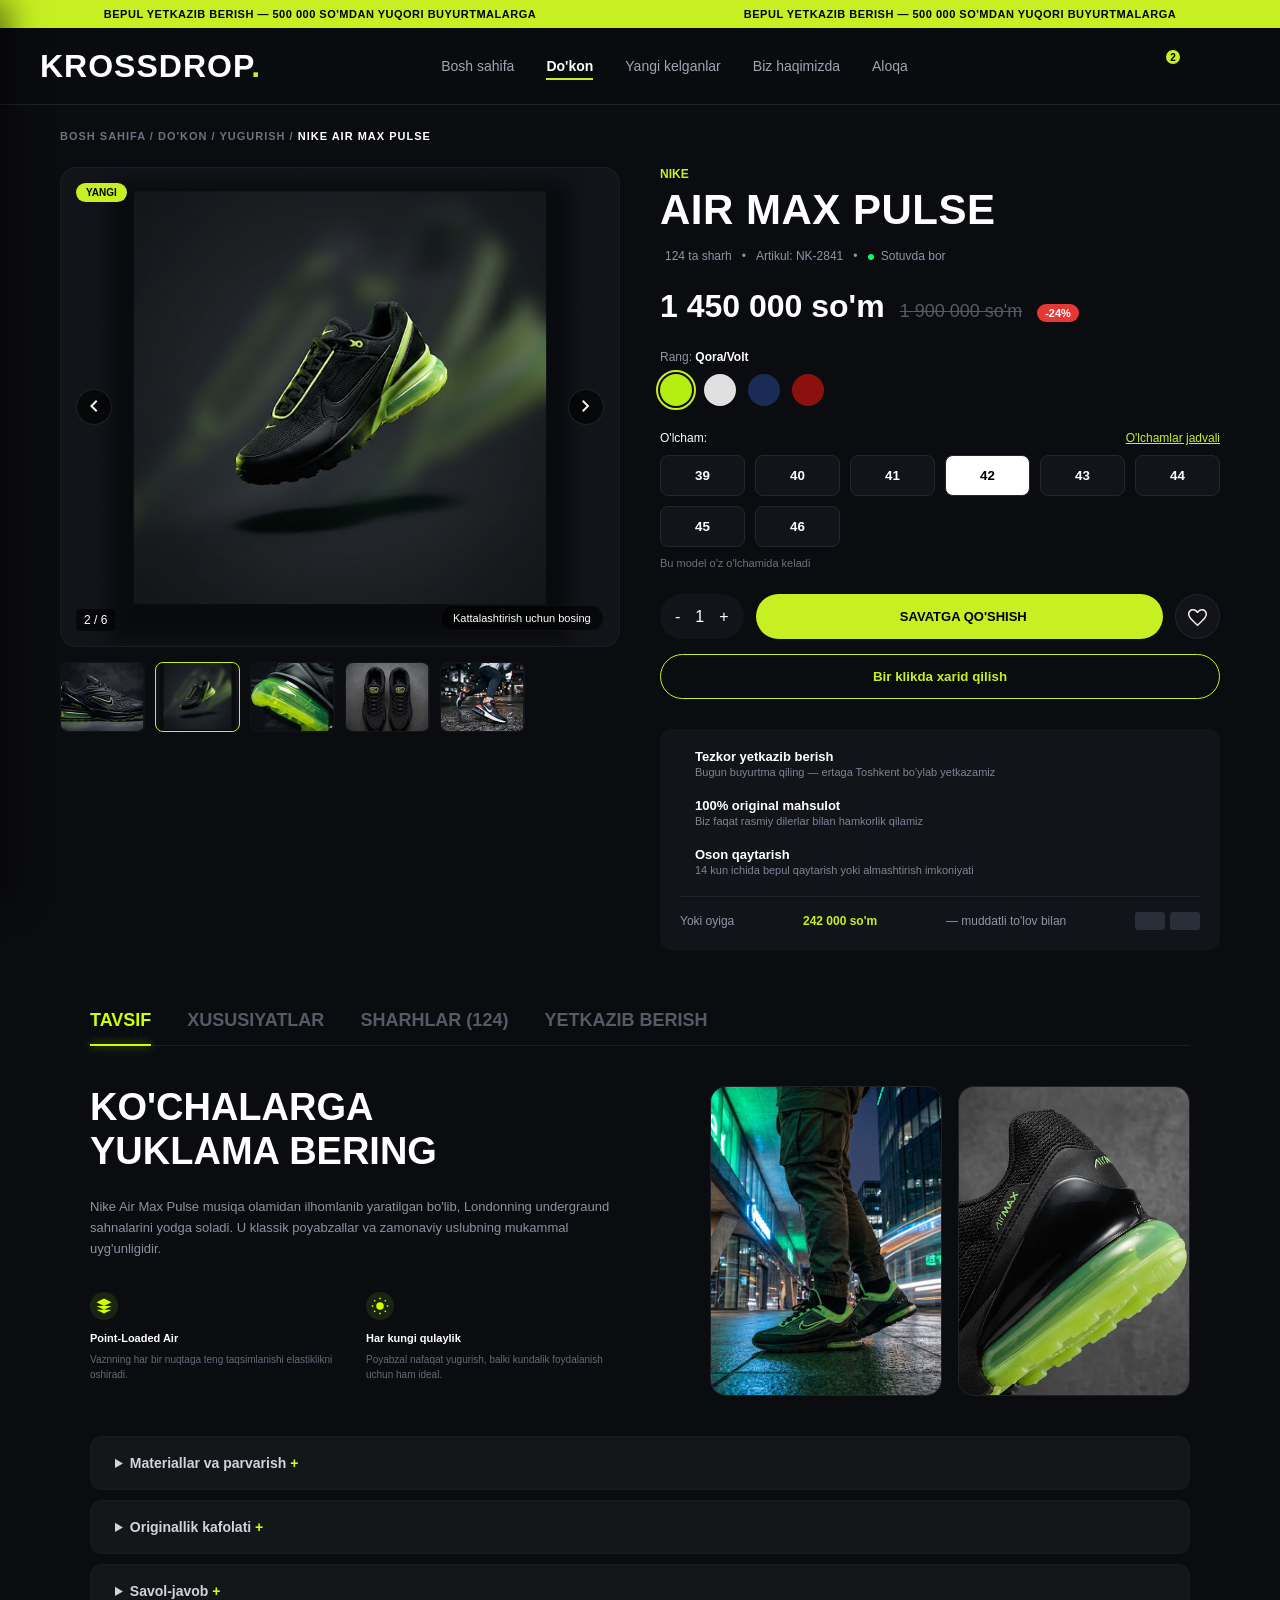
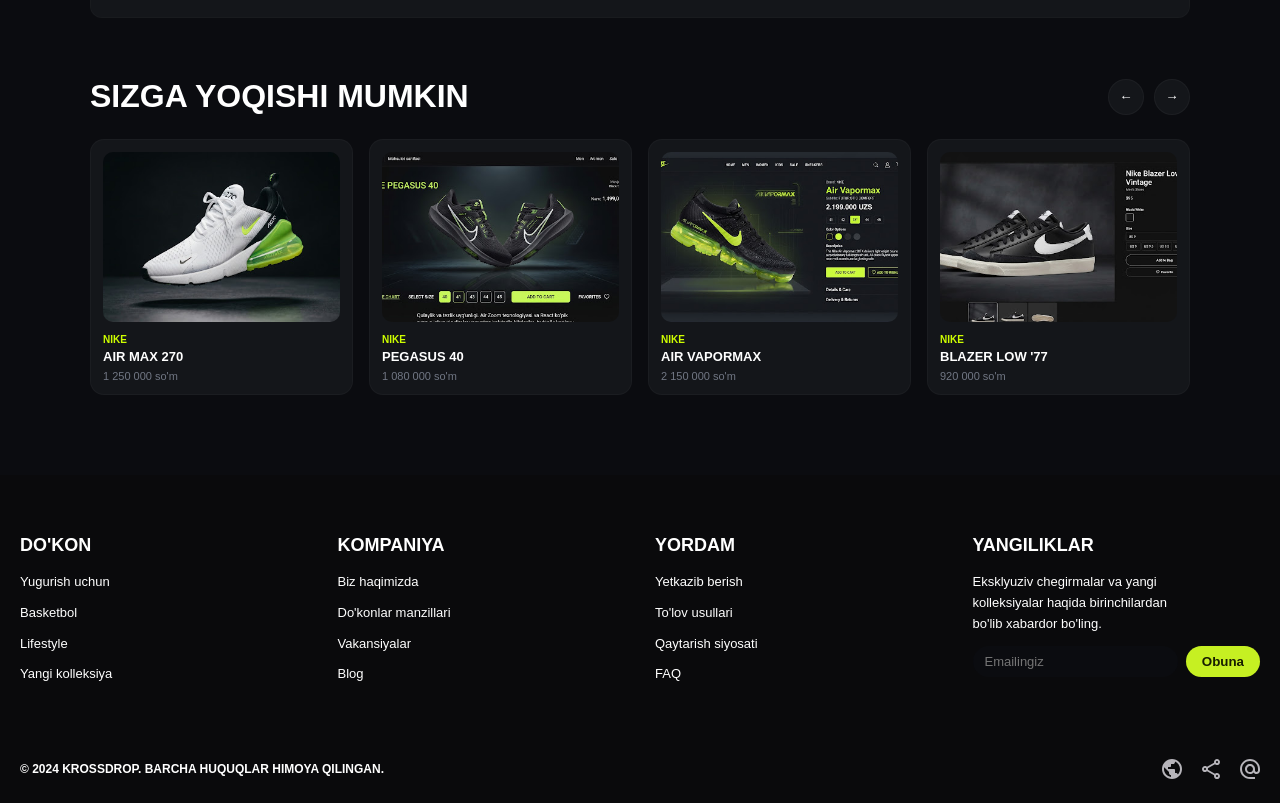
==== dokon-stil.html @ 372c66e1 "first commit" ====
<!doctype html>
<html lang="uz">
  <head>
    <meta charset="UTF-8" />
    <meta name="viewport" content="width=device-width, initial-scale=1.0" />
    <title>KROSSDROP - NIKE AIR MAX PULSE</title>
    <link rel="stylesheet" href="./dokon-stil.css" />
  </head>
  <body>
    <div class="top-banner">
      <span>BEPUL YETKAZIB BERISH — 500 000 SO'MDAN YUQORI BUYURTMALARGA</span>
      <span>BEPUL YETKAZIB BERISH — 500 000 SO'MDAN YUQORI BUYURTMALARGA</span>
    </div>

    <input type="checkbox" id="menu" class="menu-toggle" />
    <div class="overlay"></div>

    <aside class="sidebar">
      <div class="sidebar-header">
        <h2>KROSSDROP<span>.</span></h2>
        <label for="menu" class="close-btn">&times;</label>
      </div>
      <nav>
        <a href="./index.html">Bosh sahifa</a>
        <a href="./dokon.html" class="active">Do'kon</a>
        <a href="#">Yangi kelganlar</a>
        <a href="./biz-haqimizda.html">Biz haqimizda</a>
        <a href="./aloqa.html">Aloqa</a>
      </nav>
      <a href="./login.html" class="login-btn">KIRISH</a>
    </aside>

    <header class="header">
      <label for="menu" class="menu-icon">☰</label>

      <div class="logo">KROSSDROP<span>.</span></div>

      <nav class="nav">
        <a href="./index.html">Bosh sahifa</a>
        <a href="./dokon.html" class="active">Do'kon</a>
        <a href="#">Yangi kelganlar</a>
        <a href="./biz-haqimizda.html">Biz haqimizda</a>
        <a href="./aloqa.html">Aloqa</a>
      </nav>

      <div class="header-icons">
        <a href="#" class="aaa"><i class="far fa-heart"></i></a>
        <a href="#" class="cart-icon">
          <i class="fas fa-shopping-bag"></i>
          <span class="badge">2</span>
        </a>
        <a href="#"><i class="far fa-user"></i></a>
      </div>
    </header>

    <div class="container">
      <div class="breadcrumb">
        BOSH SAHIFA / DO'KON / YUGURISH / <span>NIKE AIR MAX PULSE</span>
      </div>

      <div class="product-wrapper">
        <div class="gallery-section">
          <div class="main-image-container">
            <span class="tag-badge">YANGI</span>
            <img
              src="./images/Nike Air Max Pulse.png"
              alt=""
              class="main-image"
            />
            <button class="nav-btn prev">
              <i class="fas fa-chevron-left">
                <img src="./images/strelka-v-levo.svg" alt="" />
              </i>
            </button>
            <button class="nav-btn next">
              <i class="fas fa-chevron-right">
                <img src="./images/strelka-v-pravo.svg" alt="" />
              </i>
            </button>
            <div class="counter">2 / 6</div>
            <button class="zoom-btn">
              <i class="fas fa-search-plus"></i> Kattalashtirish uchun bosing
            </button>
          </div>
          <div class="thumbnails">
            <div class="thumb">
              <img src="./images/dokon-kross-2.png" alt="" />
            </div>
            <div class="thumb active">
              <img src="./images/Nike Air Max Pulse.png" alt="" />
            </div>
            <div class="thumb">
              <img src="./images/dokon-kross-3.png" alt="" />
            </div>
            <div class="thumb">
              <img src="./images/dokon-kross-4.png" alt="" />
            </div>
            <div class="thumb">
              <img src="./images/dokon-kross-5.png" alt="" />
            </div>
            <div class="thumb overlay">
              <img src="./images/dokon-kross-6.png" alt="" /><span>+1</span>
            </div>
          </div>
        </div>

        <div class="details-section">
          <div class="brand-title">NIKE</div>
          <h1 class="product-title">AIR MAX PULSE</h1>

          <div class="meta-info">
            <div class="stars">
              <i class="fas fa-star"></i>
              <i class="fas fa-star"></i>
              <i class="fas fa-star"></i>
              <i class="fas fa-star"></i>
              <i class="fas fa-star"></i>
              <span>124 ta sharh</span>
            </div>
            <span class="dot">•</span>
            <div class="sku">Artikul: NK-2841</div>
            <span class="dot">•</span>
            <div class="stock"><span class="green-dot"></span> Sotuvda bor</div>
          </div>

          <div class="price-container">
            <div class="current-price">1 450 000 so'm</div>
            <div class="old-price">1 900 000 so'm</div>
            <div class="discount-badge">-24%</div>
          </div>

          <div class="color-selection">
            <div class="label">Rang: <span>Qora/Volt</span></div>
            <div class="color-options">
              <div class="color-btn active" style="background: #b5ee11"></div>
              <div class="color-btn" style="background: #e0e0e0"></div>
              <div class="color-btn" style="background: #1a2b56"></div>
              <div class="color-btn" style="background: #8b1111"></div>
            </div>
          </div>

          <div class="size-selection">
            <div class="size-header">
              <span>O'lcham:</span>
              <a href="#" class="size-guide">O'lchamlar jadvali</a>
            </div>
            <div class="size-grid">
              <button class="size-btn">39</button>
              <button class="size-btn">40</button>
              <button class="size-btn">41</button>
              <button class="size-btn active">42</button>
              <button class="size-btn">43</button>
              <button class="size-btn">44</button>
              <button class="size-btn">45</button>
              <button class="size-btn">46</button>
            </div>
            <div class="size-info">
              <i class="far fa-info-circle"></i> Bu model o'z o'lchamida keladi
            </div>
          </div>

          <div class="actions">
            <div class="quantity-control">
              <button>-</button>
              <span>1</span>
              <button>+</button>
            </div>
            <button class="add-to-cart-btn">
              <i class="fas fa-shopping-bag"></i> SAVATGA QO'SHISH
            </button>
            <button class="wishlist-btn">
              <i class="far fa-heart">
                <img src="./images/heart.svg" alt="" />
              </i>
            </button>
          </div>

          <button class="buy-one-click-btn">Bir klikda xarid qilish</button>

          <div class="features-box">
            <div class="feature-item">
              <i class="fas fa-truck"></i>
              <div>
                <strong>Tezkor yetkazib berish</strong>
                <p>
                  Bugun buyurtma qiling — ertaga Toshkent bo'ylab yetkazamiz
                </p>
              </div>
            </div>
            <div class="feature-item">
              <i class="fas fa-shield-alt"></i>
              <div>
                <strong>100% original mahsulot</strong>
                <p>Biz faqat rasmiy dilerlar bilan hamkorlik qilamiz</p>
              </div>
            </div>
            <div class="feature-item">
              <i class="fas fa-undo"></i>
              <div>
                <strong>Oson qaytarish</strong>
                <p>
                  14 kun ichida bepul qaytarish yoki almashtirish imkoniyati
                </p>
              </div>
            </div>
            <div class="installment-info">
              Yoki oyiga <strong>242 000 so'm</strong> — muddatli to'lov bilan
              <div class="payment-logos">
                <span class="pay-logo"></span>
                <span class="pay-logo"></span>
              </div>
            </div>
          </div>
        </div>
      </div>
    </div>

    <div class="nx-viewport">
      <nav class="nx-matrix-nav">
        <div class="nx-node nx-node--active">TAVSIF</div>
        <div class="nx-node">XUSUSIYATLAR</div>
        <div class="nx-node">SHARHLAR (124)</div>
        <div class="nx-node">YETKAZIB BERISH</div>
      </nav>

      <div class="nx-stage">
        <div class="nx-narrative">
          <h1 class="nx-mega-title">KO'CHALARGA<br />YUKLAMA BERING</h1>
          <p class="nx-passage">
            Nike Air Max Pulse musiqa olamidan ilhomlanib yaratilgan bo'lib,
            Londonning undergraund sahnalarini yodga soladi. U klassik
            poyabzallar va zamonaviy uslubning mukammal uyg'unligidir.
          </p>

          <div class="nx-spec-cluster">
            <div class="nx-spec-unit">
              <div class="nx-orb">
                <svg
                  width="18"
                  height="18"
                  viewBox="0 0 24 24"
                  fill="currentColor"
                >
                  <path
                    d="M12 2L2 7l10 5 10-5-10-5zM2 17l10 5 10-5M2 12l10 5 10-5"
                  />
                </svg>
              </div>
              <div class="nx-spec-tag">Point-Loaded Air</div>
              <div class="nx-spec-sub">
                Vaznning har bir nuqtaga teng taqsimlanishi elastiklikni
                oshiradi.
              </div>
            </div>

            <div class="nx-spec-unit">
              <div class="nx-orb">
                <svg
                  width="18"
                  height="18"
                  viewBox="0 0 24 24"
                  fill="currentColor"
                >
                  <circle cx="12" cy="12" r="5" />
                  <path
                    d="M12 1v2m0 18v2M4.22 4.22l1.42 1.42m12.72 12.72l1.42 1.42M1 12h2m18 0h2M4.22 19.78l1.42-1.42m12.72-12.72l1.42-1.42"
                    stroke="currentColor"
                    stroke-width="2"
                  />
                </svg>
              </div>
              <div class="nx-spec-tag">Har kungi qulaylik</div>
              <div class="nx-spec-sub">
                Poyabzal nafaqat yugurish, balki kundalik foydalanish uchun ham
                ideal.
              </div>
            </div>
          </div>
        </div>

        <div class="nx-visuals">
          <div class="nx-frame nx-frame--tall">
            <img src="./images/human-kross.jpg" alt="" />
          </div>
          <div class="nx-frame nx-frame--wide">
            <img src="./images/kroos.jpg" alt="" />
          </div>
        </div>
      </div>

      <div class="nx-drop-stack">
        <details class="nx-drop-panel">
          <summary class="nx-drop-header">
            <span>Materiallar va parvarish</span>
            <span class="nx-plus-trigger">+</span>
          </summary>

          <div class="nx-drop-content">
            <p>
              Yuqori qismi to'qima setka va sintetik charmdan tayyorlangan.
              Yumshoq nam mato bilan tozalash tavsiya etiladi. Kir yuvish
              mashinasida yuvmang.
            </p>
          </div>
        </details>

        <details class="nx-drop-panel">
          <summary class="nx-drop-header">
            <span>Originallik kafolati</span>
            <span class="nx-plus-trigger">+</span>
          </summary>

          <div class="nx-drop-content">
            <p>
              Barcha mahsulotlarimiz 100% original bo'lib, rasmiy dilerlardan
              keltiriladi. Har bir poyabzal maxsus shtrix-kod va sertifikatga
              ega.
            </p>
          </div>
        </details>

        <details class="nx-drop-panel">
          <summary class="nx-drop-header">
            <span>Savol-javob</span>
            <span class="nx-plus-trigger">+</span>
          </summary>

          <div class="nx-drop-content">
            <p>
              <strong>Savol:</strong> O'lcham tushmasa almashtirsa bo'ladimi?<br />
              <strong>Javob:</strong> Ha, 14 kun ichida kiyilmagan holatda bepul
              almashtirib beramiz.
            </p>
          </div>
        </details>
      </div>

      <section class="nx-showcase">
        <div class="nx-showcase-bar">
          <h2 class="nx-showcase-title">SIZGA YOQISHI MUMKIN</h2>
          <div class="nx-trigger-pair">
            <button class="nx-arrow-trigger">&#8592;</button>
            <button class="nx-arrow-trigger">&#8594;</button>
          </div>
        </div>

        <div class="nx-deck">
          <div class="nx-card">
            <div class="nx-card-media">
              <img src="./images/dokon-stile-kross-1.jpg" alt="" />
            </div>
            <div class="nx-card-badge">NIKE</div>
            <div class="nx-card-heading">AIR MAX 270</div>
            <div class="nx-card-value">1 250 000 so'm</div>
          </div>

          <div class="nx-card">
            <div class="nx-card-media">
              <img src="./images/dokon-stile-kross-2.jpg" alt="" />
            </div>
            <div class="nx-card-badge">NIKE</div>
            <div class="nx-card-heading">PEGASUS 40</div>
            <div class="nx-card-value">1 080 000 so'm</div>
          </div>

          <div class="nx-card">
            <div class="nx-card-media">
              <img src="./images/dokon-stile-kross-3.jpg" alt="" />
            </div>
            <div class="nx-card-badge">NIKE</div>
            <div class="nx-card-heading">AIR VAPORMAX</div>
            <div class="nx-card-value">2 150 000 so'm</div>
          </div>

          <div class="nx-card">
            <div class="nx-card-media">
              <img src="./images/dokon-stile-kross-4.jpg" alt="" />
            </div>
            <div class="nx-card-badge">NIKE</div>
            <div class="nx-card-heading">BLAZER LOW '77</div>
            <div class="nx-card-value">920 000 so'm</div>
          </div>
        </div>
      </section>
    </div>

    <footer>
      <div class="footer-cards">
        <div class="footer-card">
          <h2 class="footer-card-text-1">DO'KON</h2>
          <p class="premium">Yugurish uchun</p>
          <p class="footer-card-text-2">Basketbol</p>
          <p class="footer-card-text-2">Lifestyle</p>
          <p class="footer-card-text-2">Yangi kolleksiya</p>
        </div>
        <div class="dokon-card">
          <div class="dokon-texts">
            <h2 class="footer-card-text-1">KOMPANIYA</h2>
            <p class="footer-card-text-3">Biz haqimizda</p>
            <p class="footer-card-text-3">Do'konlar manzillari</p>
            <p class="footer-card-text-3">Vakansiyalar</p>
            <p class="footer-card-text-3">Blog</p>
          </div>
        </div>
        <div class="yordam-card">
          <div class="yordam-texts">
            <h2 class="footer-card-text-1">YORDAM</h2>
            <p class="footer-card-text-3">Yetkazib berish</p>
            <p class="footer-card-text-3">To'lov usullari</p>
            <p class="footer-card-text-3">Qaytarish siyosati</p>
            <p class="footer-card-text-3">FAQ</p>
          </div>
        </div>
        <div class="email-card">
          <h2 class="footer-card-text-1">YANGILIKLAR</h2>
          <p class="footer-card-text-3">
            Eksklyuziv chegirmalar va yangi <br />
            kolleksiyalar haqida birinchilardan <br />
            bo'lib xabardor bo'ling.
          </p>
          <div class="emails">
            <input type="text" placeholder="Emailingiz" class="emailingiz" />
            <button class="ok">Obuna</button>
          </div>
        </div>
      </div>
      <div class="random-texts">
        <h3 class="barcha">
          © 2024 KROSSDROP. BARCHA HUQUQLAR HIMOYA QILINGAN.
        </h3>
        <div class="siyosati">
          <img src="./images/world-1.svg" alt="" />
          <img src="./images/world-2.svg" alt="" />
          <img src="./images/world-3.svg" alt="" />
        </div>
      </div>
    </footer>
  </body>
</html>
---- dokon-stil.css ----
* {
  margin: 0;
  padding: 0;
  box-sizing: border-box;
  font-family:
    -apple-system, BlinkMacSystemFont, "Segoe UI", Roboto, Helvetica, Arial,
    sans-serif;
}

:root {
  --bg-main: #0b0c10;
  --bg-surface: #13151b;
  --bg-card: #1f2229;
  --text-primary: #ffffff;
  --text-secondary: #a0a5b1;
  --accent: #c6f022;
  --accent-hover: #b1d81e;
  --border-color: #1f2229;
  --radius-full: 9999px;
  --transition: all 0.3s cubic-bezier(0.4, 0, 0.2, 1);
}

body {
  background-color: var(--bg-main);
  color: var(--text-primary);
  overflow-x: hidden;
}

.top-banner {
  background-color: var(--accent);
  color: #000000;
  padding: 8px 0;
  font-size: 11px;
  font-weight: 800;
  letter-spacing: 0.5px;
  display: flex;
  justify-content: space-around;
  white-space: nowrap;
  overflow: hidden;
}

.menu-toggle {
  display: none;
}

.menu-icon {
  font-size: 18px;
  color: var(--text-primary);
  cursor: pointer;
  display: none;
  background: var(--bg-card);
  width: 44px;
  height: 44px;
  border-radius: var(--radius-full);
  align-items: center;
  justify-content: center;
  border: 1px solid var(--border-color);
  transition: var(--transition);
}

.menu-icon:hover {
  border-color: var(--accent);
  color: var(--accent);
}

.overlay {
  position: fixed;
  inset: 0;
  background: rgba(0, 0, 0, 0.7);
  backdrop-filter: blur(8px);
  -webkit-backdrop-filter: blur(8px);
  opacity: 0;
  visibility: hidden;
  z-index: 2000;
  transition: var(--transition);
}

.sidebar {
  position: fixed;
  top: 0;
  left: 0;
  width: 320px;
  max-width: 85%;
  height: 100vh;
  padding: 32px 24px;
  background-color: var(--bg-surface);
  z-index: 2001;
  display: flex;
  flex-direction: column;
  transform: translateX(-100%);
  transition: transform 0.4s cubic-bezier(0.16, 1, 0.3, 1);
  border-right: 1px solid var(--border-color);
  box-shadow: 10px 0 30px rgba(0, 0, 0, 0.5);
}

.sidebar-header {
  display: flex;
  align-items: center;
  justify-content: space-between;
  margin-bottom: 36px;
}

.sidebar-header h2 {
  color: var(--text-primary);
  font-size: 24px;
  font-weight: 900;
  letter-spacing: 0.5px;
}

.sidebar-header h2 span {
  color: var(--accent);
}

.close-btn {
  color: var(--text-secondary);
  font-size: 32px;
  cursor: pointer;
  line-height: 1;
  transition: var(--transition);
}

.close-btn:hover {
  color: var(--accent);
  transform: rotate(90deg);
}

.sidebar nav {
  display: flex;
  flex-direction: column;
  gap: 8px;
}

.sidebar nav a {
  color: var(--text-secondary);
  text-decoration: none;
  font-size: 16px;
  font-weight: 500;
  transition: var(--transition);
  padding: 12px 14px;
  border-radius: 8px;
}

.sidebar nav a:hover,
.sidebar nav a.active {
  color: var(--text-primary);
  background: var(--bg-card);
  padding-left: 20px;
}

.sidebar nav a.active {
  color: var(--accent);
  font-weight: 600;
}

.sidebar .login-btn {
  margin-top: auto;
  padding: 16px;
  border-radius: var(--radius-full);
  background: var(--accent);
  color: #000000;
  text-decoration: none;
  text-align: center;
  font-weight: 700;
  font-size: 13px;
  letter-spacing: 1px;
  text-transform: uppercase;
  transition: var(--transition);
}

.sidebar .login-btn:hover {
  background: var(--accent-hover);
  box-shadow: 0 0 25px rgba(198, 240, 34, 0.4);
}

/* Checkbox State Logic */
.menu-toggle:checked ~ .sidebar {
  transform: translateX(0);
}

.menu-toggle:checked ~ .overlay {
  opacity: 1;
  visibility: visible;
}

/* Header Styles */
.header {
  position: sticky;
  top: 0;
  z-index: 1000;
  background-color: rgba(11, 12, 16, 0.85);
  width: 100%;
  max-width: 1280px;
  margin: 0 auto;
  display: flex;
  justify-content: space-between;
  align-items: center;
  padding: 18px 40px;
  border-bottom: 1px solid var(--border-color);
  backdrop-filter: blur(12px);
  -webkit-backdrop-filter: blur(12px);
}

.logo {
  font-size: 32px;
  font-weight: 900;
  letter-spacing: 1px;
  color: var(--text-primary);
}

.logo span {
  color: var(--accent);
}

.nav {
  display: flex;
  gap: 32px;
}

.nav a {
  color: var(--text-secondary);
  text-decoration: none;
  font-size: 14px;
  font-weight: 500;
  position: relative;
  padding: 6px 0;
  transition: var(--transition);
}

.nav a::after {
  content: "";
  position: absolute;
  bottom: 0;
  left: 0;
  width: 0;
  height: 2px;
  background-color: var(--accent);
  transition: var(--transition);
}

.nav a:hover {
  color: var(--text-primary);
}

.nav a:hover::after,
.nav a.active::after {
  width: 100%;
}

.nav a.active {
  color: var(--text-primary);
  font-weight: 600;
}

.header-icons {
  display: flex;
  gap: 16px;
  align-items: center;
}

.header-icons a {
  color: var(--text-primary);
  font-size: 16px;
  text-decoration: none;
  position: relative;
  width: 40px;
  height: 40px;
  border-radius: var(--radius-full);
  display: flex;
  align-items: center;
  justify-content: center;
  transition: var(--transition);
}

.header-icons a:hover {
  background: var(--bg-card);
  color: var(--accent);
}

.cart-icon .badge {
  position: absolute;
  top: 2px;
  right: 2px;
  background-color: var(--accent);
  color: #000000;
  font-size: 10px;
  font-weight: 800;
  border-radius: var(--radius-full);
  width: 18px;
  height: 18px;
  display: flex;
  align-items: center;
  justify-content: center;
  border: 2px solid var(--bg-main);
  transition: var(--transition);
}

/* Page Container & Layout */
.container {
  max-width: 1200px;
  margin: 0 auto;
  padding: 0 20px;
}

.breadcrumb {
  margin: 25px 0;
  font-size: 11px;
  color: #6c727f;
  letter-spacing: 1px;
  font-weight: 600;
}

.breadcrumb span {
  color: #ffffff;
}

.product-wrapper {
  display: grid;
  grid-template-columns: 1fr 1fr;
  gap: 40px;
  margin-bottom: 60px;
}

.main-image-container {
  position: relative;
  background-color: #12141a;
  border-radius: 16px;
  overflow: hidden;
  height: 480px;
  display: flex;
  align-items: center;
  justify-content: center;
  border: 1px solid rgba(255, 255, 255, 0.04);
  transition: var(--transition);
}

.main-image-container:hover {
  border-color: rgba(198, 240, 34, 0.3);
  box-shadow: 0 15px 35px rgba(0, 0, 0, 0.5);
}

.main-image {
  width: 90%;
  height: auto;
  object-fit: contain;
  transition: transform 0.6s cubic-bezier(0.16, 1, 0.3, 1);
}

.main-image-container:hover .main-image {
  transform: scale(1.05);
}

.tag-badge {
  position: absolute;
  top: 15px;
  left: 15px;
  background-color: var(--accent);
  color: #000;
  font-size: 10px;
  font-weight: 800;
  padding: 4px 10px;
  border-radius: 12px;
  z-index: 2;
}

.nav-btn {
  position: absolute;
  top: 50%;
  transform: translateY(-50%);
  background: rgba(0, 0, 0, 0.6);
  border: 1px solid rgba(255, 255, 255, 0.1);
  color: white;
  width: 36px;
  height: 36px;
  border-radius: 50%;
  cursor: pointer;
  display: flex;
  align-items: center;
  justify-content: center;
  transition: var(--transition);
  z-index: 2;
}

.nav-btn:hover {
  background-color: var(--accent);
  color: #000;
  border-color: var(--accent);
  transform: translateY(-50%) scale(1.1);
}

.nav-btn.prev {
  left: 15px;
}

.nav-btn.next {
  right: 15px;
}

.counter {
  position: absolute;
  bottom: 15px;
  left: 15px;
  font-size: 12px;
  background: rgba(0, 0, 0, 0.6);
  backdrop-filter: blur(5px);
  padding: 4px 8px;
  border-radius: 4px;
}

.zoom-btn {
  position: absolute;
  bottom: 15px;
  right: 15px;
  background: rgba(0, 0, 0, 0.6);
  backdrop-filter: blur(5px);
  border: 1px solid rgba(255, 255, 255, 0.05);
  color: #fff;
  font-size: 11px;
  padding: 6px 12px;
  border-radius: 20px;
  cursor: pointer;
  transition: var(--transition);
}

.zoom-btn:hover {
  background: rgba(198, 240, 34, 0.2);
  border-color: var(--accent);
  color: var(--accent);
}

.thumbnails {
  display: grid;
  grid-template-columns: repeat(6, 1fr);
  gap: 10px;
  margin-top: 15px;
}

.thumb {
  background-color: #12141a;
  border-radius: 8px;
  height: 70px;
  overflow: hidden;
  cursor: pointer;
  border: 1px solid transparent;
}

.thumb.active {
  border-color: var(--accent);
}

.thumb img {
  width: 100%;
  height: 100%;
  object-fit: cover;
}

.thumb.overlay {
  position: relative;
}

.thumb.overlay span {
  position: absolute;
  inset: 0;
  background: rgba(0, 0, 0, 0.6);
  display: flex;
  align-items: center;
  justify-content: center;
  font-weight: bold;
}

.brand-title {
  color: var(--accent);
  font-size: 12px;
  font-weight: 800;
  margin-bottom: 5px;
}

.product-title {
  font-size: 42px;
  font-weight: 900;
  letter-spacing: 0.5px;
  margin-bottom: 15px;
}

.meta-info {
  display: flex;
  align-items: center;
  gap: 10px;
  font-size: 12px;
  color: #8e95a5;
  margin-bottom: 25px;
}

.stars i {
  color: var(--accent);
}

.stars span {
  margin-left: 5px;
}

.green-dot {
  display: inline-block;
  width: 6px;
  height: 6px;
  background-color: #00ff66;
  border-radius: 50%;
  margin-right: 4px;
}

.price-container {
  display: flex;
  align-items: baseline;
  gap: 15px;
  margin-bottom: 25px;
}

.current-price {
  font-size: 32px;
  font-weight: 800;
}

.old-price {
  font-size: 18px;
  color: #555b66;
  text-decoration: line-through;
}

.discount-badge {
  background-color: #e53935;
  color: white;
  font-size: 11px;
  font-weight: bold;
  padding: 3px 8px;
  border-radius: 10px;
}

.color-selection {
  margin-bottom: 25px;
}

.label {
  font-size: 12px;
  color: #8e95a5;
  margin-bottom: 10px;
}

.label span {
  color: #fff;
  font-weight: bold;
}

.color-options {
  display: flex;
  gap: 12px;
}

.color-btn {
  width: 32px;
  height: 32px;
  border-radius: 50%;
  cursor: pointer;
  border: 2px solid transparent;
}

.color-btn.active {
  outline: 2px solid var(--accent);
  outline-offset: 2px;
}

.size-selection {
  margin-bottom: 25px;
}

.size-header {
  display: flex;
  justify-content: space-between;
  font-size: 12px;
  margin-bottom: 10px;
}

.size-guide {
  color: var(--accent);
  text-decoration: underline;
}

.size-grid {
  display: grid;
  grid-template-columns: repeat(6, 1fr);
  gap: 10px;
  margin-bottom: 10px;
}

.size-btn {
  background-color: #12141a;
  border: 1px solid #222630;
  color: white;
  padding: 12px 0;
  border-radius: 8px;
  cursor: pointer;
  font-weight: bold;
  transition: 0.2s;
}

.size-btn.active,
.size-btn:hover {
  background-color: #ffffff;
  color: #000000;
}

.size-info {
  font-size: 11px;
  color: #6c727f;
}

.actions {
  display: flex;
  gap: 12px;
  margin-bottom: 15px;
}

.quantity-control {
  display: flex;
  align-items: center;
  background-color: #12141a;
  border-radius: 25px;
  padding: 0 15px;
  gap: 15px;
}

.quantity-control button {
  background: none;
  border: none;
  color: white;
  font-size: 16px;
  cursor: pointer;
}

.add-to-cart-btn {
  flex: 1;
  background-color: var(--accent);
  color: #000;
  border: none;
  border-radius: 25px;
  font-weight: 800;
  font-size: 13px;
  cursor: pointer;
  display: flex;
  align-items: center;
  justify-content: center;
  gap: 8px;
}

.wishlist-btn {
  width: 45px;
  height: 45px;
  padding-top: 5px;
  border-radius: 50%;
  background-color: #12141a;
  border: 1px solid #222630;
  color: white;
  cursor: pointer;
}

.buy-one-click-btn {
  width: 100%;
  padding: 14px;
  background: none;
  border: 1px solid var(--accent);
  color: var(--accent);
  border-radius: 25px;
  font-weight: bold;
  cursor: pointer;
  margin-bottom: 30px;
}

.features-box {
  background-color: #12141a;
  border-radius: 12px;
  padding: 20px;
  display: flex;
  flex-direction: column;
  gap: 20px;
}

.feature-item {
  display: flex;
  gap: 15px;
  align-items: flex-start;
}

.feature-item i {
  color: var(--accent);
  font-size: 18px;
  margin-top: 3px;
}

.feature-item strong {
  display: block;
  font-size: 13px;
  margin-bottom: 2px;
}

.feature-item p {
  font-size: 11px;
  color: #7d8494;
}

.installment-info {
  border-top: 1px solid #1f2229;
  padding-top: 15px;
  font-size: 12px;
  color: #8e95a5;
  display: flex;
  justify-content: space-between;
  align-items: center;
}

.installment-info strong {
  color: var(--accent);
}

.payment-logos {
  display: flex;
  gap: 5px;
}

.pay-logo {
  width: 30px;
  height: 18px;
  background-color: #2a2e39;
  border-radius: 3px;
}
@media (max-width: 968px) {
  .header {
    padding: 16px 20px;
  }

  .nav {
    display: none;
  }

  .menu-icon {
    display: flex;
  }

  .logo {
    font-size: 26px;
  }

  .product-wrapper {
    grid-template-columns: 1fr;
  }

  .product-title {
    font-size: 30px;
  }

  .size-grid {
    grid-template-columns: repeat(4, 1fr);
  }

  .header-icons .aaa {
    display: none;
  }
}
.nx-viewport {
  max-width: 1100px;
  width: 100%;
  margin: 0 auto;
}

.nx-matrix-nav {
  display: flex;
  gap: 36px;
  border-bottom: 1px solid #1a1c20;
  padding-bottom: 14px;
  margin-bottom: 40px;
}

.nx-node {
  font-size: 18px;
  font-weight: 800;
  color: #555b66;
  cursor: pointer;
  transition: color 0.3s ease;
}

.nx-node:hover {
  color: #cfff00;
}

.nx-node--active {
  color: #cfff00;
  position: relative;
}

.nx-node--active::after {
  content: "";
  position: absolute;
  bottom: -15px;
  left: 0;
  width: 100%;
  height: 2px;
  background-color: #cfff00;
  box-shadow: 0 0 10px rgba(207, 255, 0, 0.6);
  transition: width 0.3s ease;
}

.nx-stage {
  display: flex;
  justify-content: space-between;
  gap: 40px;
  margin-bottom: 40px;
}

.nx-narrative {
  flex: 1;
  max-width: 520px;
}

.nx-mega-title {
  font-size: 38px;
  font-weight: 800;
  line-height: 1.15;
  margin-bottom: 24px;
  text-transform: uppercase;
}

.nx-passage {
  font-size: 13px;
  line-height: 1.6;
  color: #8c93a0;
  margin-bottom: 32px;
}

.nx-spec-cluster {
  display: flex;
  gap: 32px;
}

.nx-spec-unit {
  flex: 1;
}

.nx-orb {
  width: 28px;
  height: 28px;
  background-color: #1a2412;
  border-radius: 50%;
  display: flex;
  align-items: center;
  justify-content: center;
  color: #cfff00;
  margin-bottom: 12px;
  transition:
    transform 0.4s cubic-bezier(0.34, 1.56, 0.64, 1),
    background-color 0.3s ease;
}

.nx-spec-unit:hover .nx-orb {
  transform: scale(1.15) rotate(10deg);
  background-color: #243518;
}

.nx-spec-tag {
  font-size: 11px;
  font-weight: 700;
  margin-bottom: 8px;
}

.nx-spec-sub {
  font-size: 10px;
  line-height: 1.5;
  color: #636a77;
}

.nx-visuals {
  flex: 1;
  display: flex;
  gap: 16px;
  max-width: 480px;
}

.nx-frame {
  border-radius: 16px;
  overflow: hidden;
  background-color: #16181d;
  flex: 1;
  height: 310px;
  border: 1px solid rgba(255, 255, 255, 0.04);
  transition:
    border-color 0.4s ease,
    box-shadow 0.4s ease;
}

.nx-frame:hover {
  border-color: rgba(207, 255, 0, 0.3);
  box-shadow: 0 10px 30px rgba(0, 0, 0, 0.5);
}

.nx-frame img {
  width: 100%;
  height: 100%;
  object-fit: cover;
  transition: transform 0.7s cubic-bezier(0.16, 1, 0.3, 1);
}

.nx-frame:hover img {
  transform: scale(1.08);
}

.nx-drop-stack {
  display: flex;
  flex-direction: column;
  gap: 10px;
  margin-bottom: 60px;
}

.nx-drop-panel {
  background-color: #14161a;
  padding: 18px 24px;
  border-radius: 12px;
  display: flex;
  justify-content: space-between;
  align-items: center;
  font-size: 14px;
  font-weight: 600;
  color: #d1d5db;
  cursor: pointer;
  border: 1px solid rgba(255, 255, 255, 0.02);
  transition: all 0.3s cubic-bezier(0.16, 1, 0.3, 1);
}

.nx-drop-panel:hover {
  background-color: #1a1d23;
  border-color: rgba(255, 255, 255, 0.08);
  transform: translateX(4px);
}

.nx-plus-trigger {
  color: #cfff00;
  transition: transform 0.3s ease;
}

.nx-drop-panel:hover .nx-plus-trigger {
  transform: rotate(90deg);
}

.nx-showcase-bar {
  display: flex;
  justify-content: space-between;
  align-items: center;
  margin-bottom: 24px;
}

.nx-showcase-title {
  font-size: 32px;
  font-weight: 800;
}

.nx-trigger-pair {
  display: flex;
  gap: 10px;
}

.nx-arrow-trigger {
  width: 36px;
  height: 36px;
  border-radius: 50%;
  background-color: #14161a;
  border: 1px solid rgba(255, 255, 255, 0.04);
  color: #ffffff;
  cursor: pointer;
  transition: all 0.3s ease;
}

.nx-arrow-trigger:hover {
  background-color: #cfff00;
  color: #0d0e10;
  border-color: #cfff00;
  box-shadow: 0 0 15px rgba(207, 255, 0, 0.4);
  transform: scale(1.05);
}

.nx-deck {
  display: grid;
  grid-template-columns: repeat(4, 1fr);
  gap: 16px;
}

.nx-card {
  background-color: #14161a;
  border-radius: 14px;
  padding: 12px;
  border: 1px solid rgba(255, 255, 255, 0.03);
  transition:
    transform 0.4s cubic-bezier(0.16, 1, 0.3, 1),
    border-color 0.4s ease,
    box-shadow 0.4s ease;
  cursor: pointer;
}

.nx-card:hover {
  transform: translateY(-8px);
  border-color: rgba(207, 255, 0, 0.3);
  box-shadow: 0 15px 35px rgba(0, 0, 0, 0.6);
}

.nx-card-media {
  width: 100%;
  height: 170px;
  border-radius: 10px;
  overflow: hidden;
  margin-bottom: 12px;
  background-color: #0d0e10;
}

.nx-card-media img {
  width: 100%;
  height: 100%;
  object-fit: cover;
  transition: transform 0.6s cubic-bezier(0.16, 1, 0.3, 1);
}

.nx-card:hover .nx-card-media img {
  transform: scale(1.1);
}

.nx-card-badge {
  font-size: 10px;
  font-weight: 700;
  color: #cfff00;
  margin-bottom: 4px;
}

.nx-card-heading {
  font-size: 13px;
  font-weight: 800;
  margin-bottom: 6px;
  color: #ffffff;
}

.nx-card-value {
  font-size: 11px;
  color: #717784;
}

@media (max-width: 900px) {
  .nx-stage {
    flex-direction: column;
  }
  .nx-deck {
    grid-template-columns: repeat(2, 1fr);
  }
}

@media (max-width: 500px) {
  .nx-deck {
    grid-template-columns: 1fr;
  }
  .nx-visuals {
    flex-direction: column;
  }
}
footer {
  background: #0A0A0C;
  border-top: 1px solid var(--border);
  padding: 60px 20px 24px;
  margin-top: 80px;
}

.footer-cards {
  max-width: 1280px;
  margin: 0 auto;
  display: grid;
  grid-template-columns: repeat(auto-fit, minmax(220px, 1fr));
  gap: 30px;
  margin-bottom: 40px;
}

.footer-card-text-1 {
  font-family:
    Archivo Narrow,
    sans-serif;
  font-size: 18px;
  font-weight: 800;
  margin-bottom: 16px;
}

.premium,
.footer-card-text-2,
.footer-card-text-3,
.lokatsiya,
.nomer {
  color: var(--text-muted);
  font-size: 13px;
  line-height: 1.6;
  margin-bottom: 10px;
}

.FB-IG-TG {
  display: flex;
  gap: 10px;
  margin-top: 16px;
}

.FB {
  width: 36px;
  height: 36px;
  border-radius: 50%;
  background: var(--bg-card);
  border: 1px solid var(--border);
  display: flex;
  align-items: center;
  justify-content: center;
  cursor: pointer;
  transition:
    border-color 0.3s,
    color 0.3s;
}

.FB:hover {
  border-color: var(--accent);
  color: var(--accent);
}

.FB-text {
  font-family:
    Space Grotesk,
    sans-serif;
  font-size: 11px;
  font-weight: 700;
}

.aloqa-text {
  font-family:
    Archivo Narrow,
    sans-serif;
  font-size: 18px;
  font-weight: 800;
  margin-bottom: 16px;
}

.sot-seti {
  display: flex;
  gap: 10px;
  margin-top: 12px;
}

.emails {
  display: flex;
  gap: 8px;
  margin-top: 12px;
}

.emailingiz {
  background: var(--bg-main);
  border: 1px solid var(--border);
  padding: 8px 12px;
  border-radius: 16px;
  color: #fff;
  outline: none;
  width: 100%;
  font-size: 13px;
}

.ok {
  background: var(--accent);
  border: none;
  padding: 0 16px;
  border-radius: 16px;
  font-weight: 700;
  cursor: pointer;
  color: #171e00;
}

.random-texts {
  max-width: 1280px;
  margin: 0 auto;
  padding-top: 24px;
  border-top: 1px solid var(--border);
  display: flex;
  flex-direction: column;
  gap: 16px;
  align-items: center;
  text-align: center;
}

@media (min-width: 768px) {
  .random-texts {
    flex-direction: row;
    justify-content: space-between;
    text-align: left;
  }
}

.barcha,
.siyosati-text-1,
.siyosati-text-2 {
  color: var(--text-muted);
  font-size: 12px;
}

.siyosati {
  display: flex;
  gap: 20px;
}
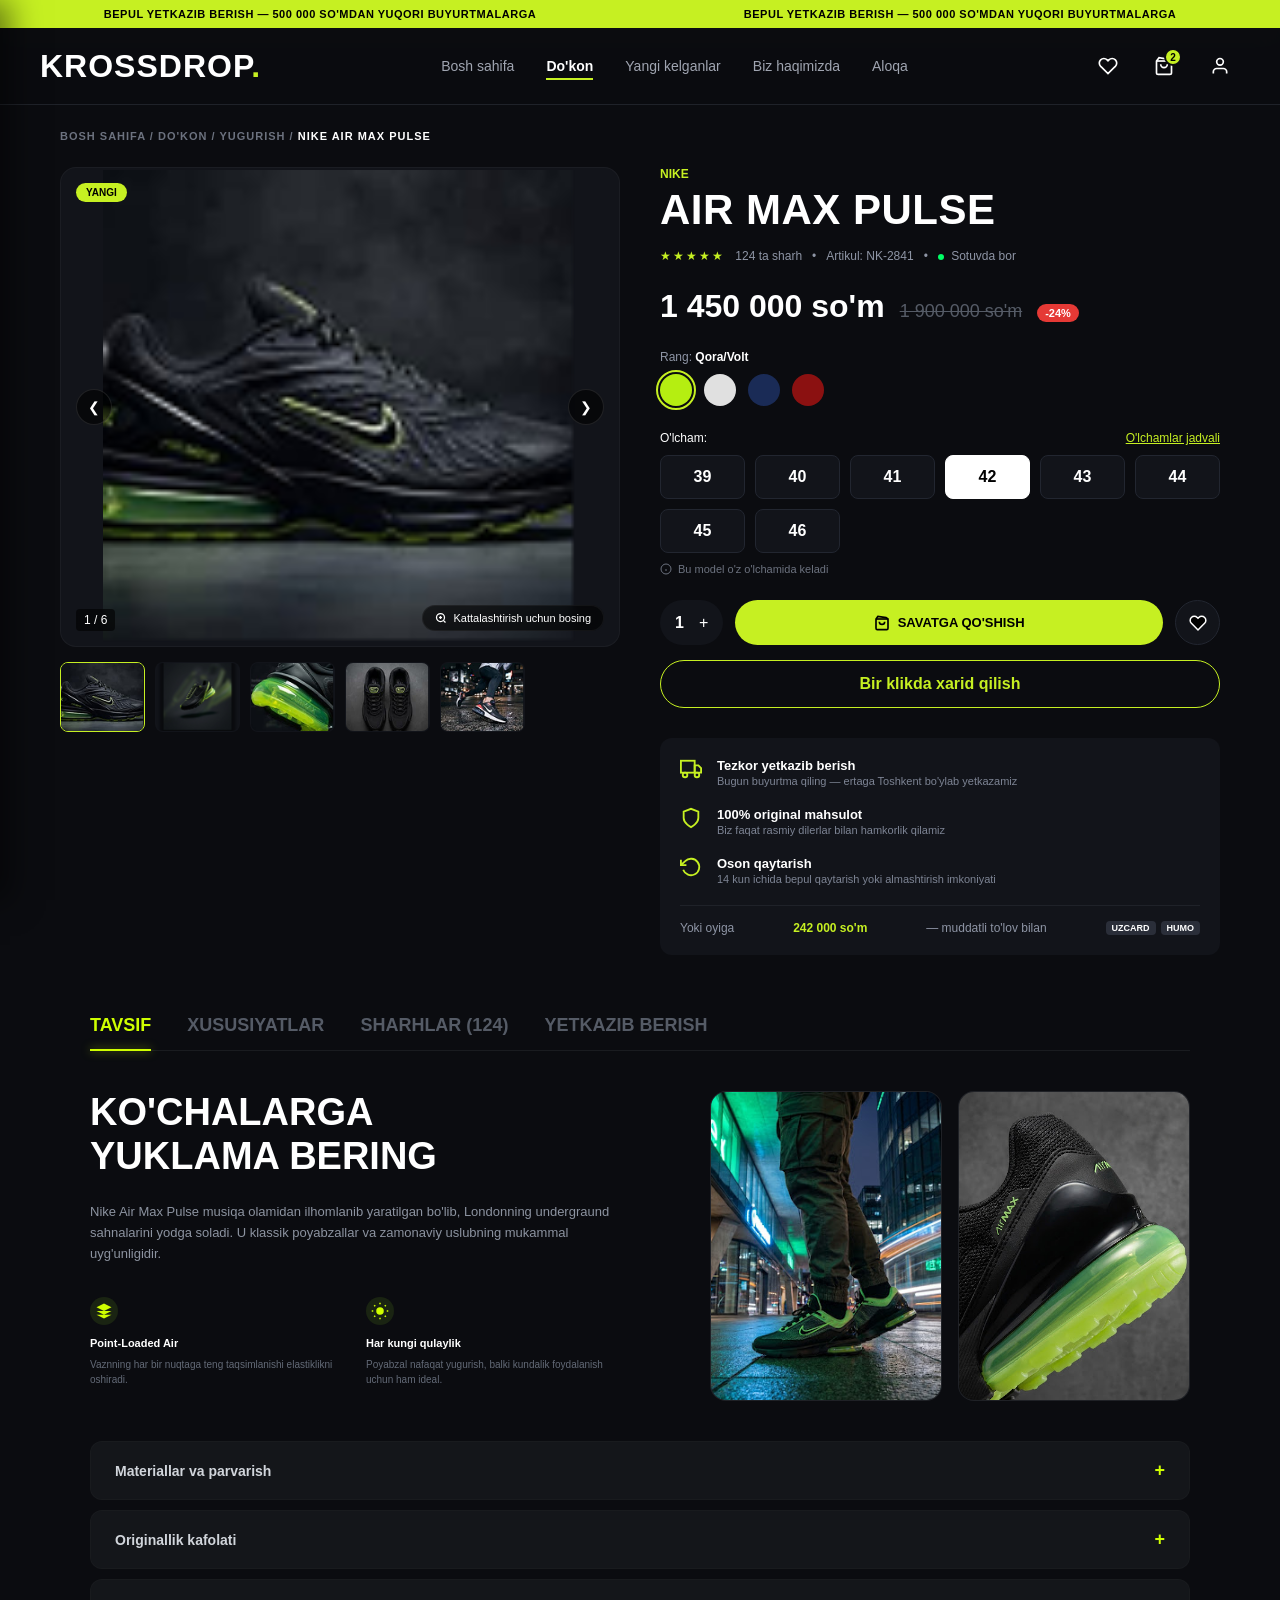
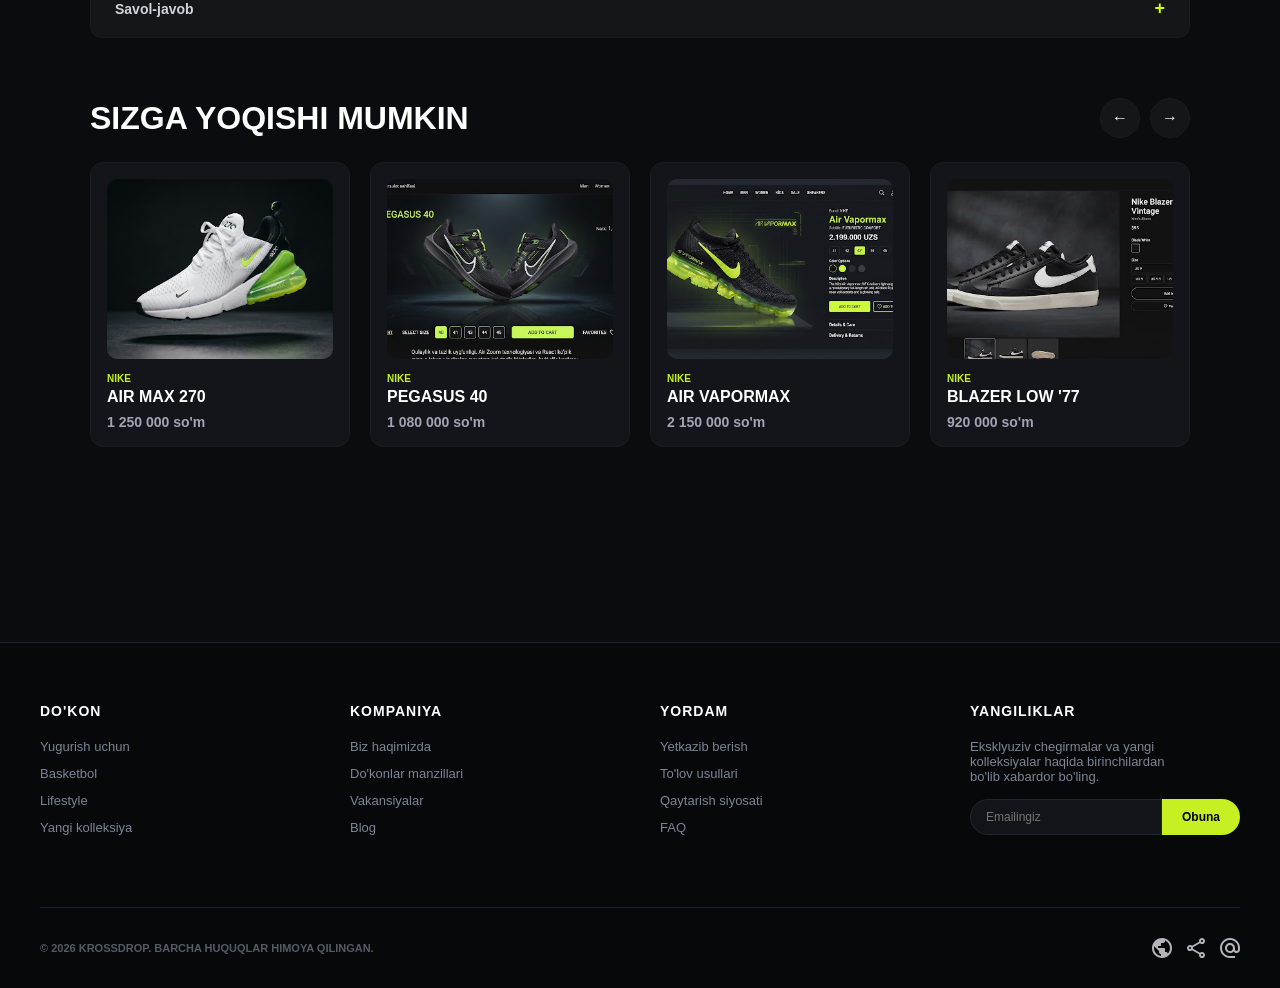
==== commit c303b327: "you" ====
--- a/dokon-stil.html
+++ b/dokon-stil.html
@@ -13,7 +13,7 @@
     </div>
 
     <input type="checkbox" id="menu" class="menu-toggle" />
-    <div class="overlay"></div>
+    <label for="menu" class="overlay"></label>
 
     <aside class="sidebar">
       <div class="sidebar-header">
@@ -44,12 +44,16 @@
       </nav>
 
       <div class="header-icons">
-        <a href="#" class="aaa"><i class="far fa-heart"></i></a>
+        <a href="#" class="aaa">
+          <svg width="20" height="20" viewBox="0 0 24 24" fill="none" stroke="currentColor" stroke-width="2"><path d="M20.84 4.61a5.5 5.5 0 0 0-7.78 0L12 5.67l-1.06-1.06a5.5 5.5 0 0 0-7.78 7.78l1.06 1.06L12 21.23l7.78-7.78 1.06-1.06a5.5 5.5 0 0 0 0-7.78z"></path></svg>
+        </a>
         <a href="#" class="cart-icon">
-          <i class="fas fa-shopping-bag"></i>
+          <svg width="20" height="20" viewBox="0 0 24 24" fill="none" stroke="currentColor" stroke-width="2"><path d="M6 2L3 6v14a2 2 0 0 0 2 2h14a2 2 0 0 0 2-2V6l-3-2z"></path><line x1="3" y1="6" x2="21" y2="6"></line><path d="M16 10a4 4 0 0 1-8 0"></path></svg>
           <span class="badge">2</span>
         </a>
-        <a href="#"><i class="far fa-user"></i></a>
+        <a href="#">
+          <svg width="20" height="20" viewBox="0 0 24 24" fill="none" stroke="currentColor" stroke-width="2"><path d="M20 21v-2a4 4 0 0 0-4-4H8a4 4 0 0 0-4 4v2"></path><circle cx="12" cy="7" r="4"></circle></svg>
+        </a>
       </div>
     </header>
 
@@ -60,47 +64,73 @@
 
       <div class="product-wrapper">
         <div class="gallery-section">
+          <input type="radio" name="gallery-radio" id="img-1" class="gallery-radio" checked />
+          <input type="radio" name="gallery-radio" id="img-2" class="gallery-radio" />
+          <input type="radio" name="gallery-radio" id="img-3" class="gallery-radio" />
+          <input type="radio" name="gallery-radio" id="img-4" class="gallery-radio" />
+          <input type="radio" name="gallery-radio" id="img-5" class="gallery-radio" />
+          <input type="radio" name="gallery-radio" id="img-6" class="gallery-radio" />
+
           <div class="main-image-container">
             <span class="tag-badge">YANGI</span>
-            <img
-              src="./images/Nike Air Max Pulse.png"
-              alt=""
-              class="main-image"
-            />
-            <button class="nav-btn prev">
-              <i class="fas fa-chevron-left">
-                <img src="./images/strelka-v-levo.svg" alt="" />
-              </i>
-            </button>
-            <button class="nav-btn next">
-              <i class="fas fa-chevron-right">
-                <img src="./images/strelka-v-pravo.svg" alt="" />
-              </i>
-            </button>
-            <div class="counter">2 / 6</div>
-            <button class="zoom-btn">
-              <i class="fas fa-search-plus"></i> Kattalashtirish uchun bosing
-            </button>
-          </div>
+            
+            <div class="main-image-slide slide-1">
+              <img src="./images/dokon-kross-2.png" alt="Nike Air Max Pulse 1" class="main-image" />
+            </div>
+            <div class="main-image-slide slide-2">
+              <img src="./images/Nike Air Max Pulse.png" alt="Nike Air Max Pulse 2" class="main-image" />
+            </div>
+            <div class="main-image-slide slide-3">
+              <img src="./images/dokon-kross-3.png" alt="Nike Air Max Pulse 3" class="main-image" />
+            </div>
+            <div class="main-image-slide slide-4">
+              <img src="./images/dokon-kross-4.png" alt="Nike Air Max Pulse 4" class="main-image" />
+            </div>
+            <div class="main-image-slide slide-5">
+              <img src="./images/dokon-kross-5.png" alt="Nike Air Max Pulse 5" class="main-image" />
+            </div>
+            <div class="main-image-slide slide-6">
+              <img src="./images/dokon-kross-6.png" alt="Nike Air Max Pulse 6" class="main-image" />
+            </div>
+
+            <label for="img-6" class="nav-btn prev nav-prev-1">&#10094;</label>
+            <label for="img-1" class="nav-btn next nav-next-1">&#10095;</label>
+
+            <label for="img-1" class="nav-btn prev nav-prev-2">&#10094;</label>
+            <label for="img-3" class="nav-btn next nav-next-2">&#10095;</label>
+
+            <label for="img-2" class="nav-btn prev nav-prev-3">&#10094;</label>
+            <label for="img-4" class="nav-btn next nav-next-3">&#10095;</label>
+
+            <label for="img-3" class="nav-btn prev nav-prev-4">&#10094;</label>
+            <label for="img-5" class="nav-btn next nav-next-4">&#10095;</label>
+
+            <label for="img-4" class="nav-btn prev nav-prev-5">&#10094;</label>
+            <label for="img-6" class="nav-btn next nav-next-5">&#10095;</label>
+
+            <label for="img-5" class="nav-btn prev nav-prev-6">&#10094;</label>
+            <label for="img-1" class="nav-btn next nav-next-6">&#10095;</label>
+
+            <div class="counter counter-1">1 / 6</div>
+            <div class="counter counter-2">2 / 6</div>
+            <div class="counter counter-3">3 / 6</div>
+            <div class="counter counter-4">4 / 6</div>
+            <div class="counter counter-5">5 / 6</div>
+            <div class="counter counter-6">6 / 6</div>
+
+            <label for="zoom-modal-toggle" class="zoom-btn">
+              <svg width="12" height="12" viewBox="0 0 24 24" fill="none" stroke="currentColor" stroke-width="2.5"><circle cx="11" cy="11" r="8"></circle><line x1="21" y1="21" x2="16.65" y2="16.65"></line><line x1="11" y1="8" x2="11" y2="14"></line><line x1="8" y1="11" x2="14" y2="11"></line></svg>
+              Kattalashtirish uchun bosing
+            </label>
+          </div>
+
           <div class="thumbnails">
-            <div class="thumb">
-              <img src="./images/dokon-kross-2.png" alt="" />
-            </div>
-            <div class="thumb active">
-              <img src="./images/Nike Air Max Pulse.png" alt="" />
-            </div>
-            <div class="thumb">
-              <img src="./images/dokon-kross-3.png" alt="" />
-            </div>
-            <div class="thumb">
-              <img src="./images/dokon-kross-4.png" alt="" />
-            </div>
-            <div class="thumb">
-              <img src="./images/dokon-kross-5.png" alt="" />
-            </div>
-            <div class="thumb overlay">
-              <img src="./images/dokon-kross-6.png" alt="" /><span>+1</span>
-            </div>
+            <label for="img-1" class="thumb thumb-1"><img src="./images/dokon-kross-2.png" alt="" /></label>
+            <label for="img-2" class="thumb thumb-2"><img src="./images/Nike Air Max Pulse.png" alt="" /></label>
+            <label for="img-3" class="thumb thumb-3"><img src="./images/dokon-kross-3.png" alt="" /></label>
+            <label for="img-4" class="thumb thumb-4"><img src="./images/dokon-kross-4.png" alt="" /></label>
+            <label for="img-5" class="thumb thumb-5"><img src="./images/dokon-kross-5.png" alt="" /></label>
+            <label for="img-6" class="thumb thumb-6 overlay"><img src="./images/dokon-kross-6.png" alt="" /><span>+1</span></label>
           </div>
         </div>
 
@@ -110,12 +140,7 @@
 
           <div class="meta-info">
             <div class="stars">
-              <i class="fas fa-star"></i>
-              <i class="fas fa-star"></i>
-              <i class="fas fa-star"></i>
-              <i class="fas fa-star"></i>
-              <i class="fas fa-star"></i>
-              <span>124 ta sharh</span>
+              ★★★★★ <span>124 ta sharh</span>
             </div>
             <span class="dot">•</span>
             <div class="sku">Artikul: NK-2841</div>
@@ -130,84 +155,113 @@
           </div>
 
           <div class="color-selection">
-            <div class="label">Rang: <span>Qora/Volt</span></div>
+            <input type="radio" name="color" id="color-1" class="color-radio" checked />
+            <input type="radio" name="color" id="color-2" class="color-radio" />
+            <input type="radio" name="color" id="color-3" class="color-radio" />
+            <input type="radio" name="color" id="color-4" class="color-radio" />
+
+            <div class="label">
+              Rang: 
+              <span class="c-name c-name-1">Qora/Volt</span>
+              <span class="c-name c-name-2">Kulrang/Oq</span>
+              <span class="c-name c-name-3">To'q Ko'k</span>
+              <span class="c-name c-name-4">To'q Qizil</span>
+            </div>
+
             <div class="color-options">
-              <div class="color-btn active" style="background: #b5ee11"></div>
-              <div class="color-btn" style="background: #e0e0e0"></div>
-              <div class="color-btn" style="background: #1a2b56"></div>
-              <div class="color-btn" style="background: #8b1111"></div>
+              <label for="color-1" class="color-btn" style="background: #b5ee11"></label>
+              <label for="color-2" class="color-btn" style="background: #e0e0e0"></label>
+              <label for="color-3" class="color-btn" style="background: #1a2b56"></label>
+              <label for="color-4" class="color-btn" style="background: #8b1111"></label>
             </div>
           </div>
 
           <div class="size-selection">
+            <input type="radio" name="size" id="size-39" class="size-radio" />
+            <input type="radio" name="size" id="size-40" class="size-radio" />
+            <input type="radio" name="size" id="size-41" class="size-radio" />
+            <input type="radio" name="size" id="size-42" class="size-radio" checked />
+            <input type="radio" name="size" id="size-43" class="size-radio" />
+            <input type="radio" name="size" id="size-44" class="size-radio" />
+            <input type="radio" name="size" id="size-45" class="size-radio" />
+            <input type="radio" name="size" id="size-46" class="size-radio" />
+
             <div class="size-header">
               <span>O'lcham:</span>
-              <a href="#" class="size-guide">O'lchamlar jadvali</a>
-            </div>
+              <label for="size-modal-toggle" class="size-guide">O'lchamlar jadvali</label>
+            </div>
+
             <div class="size-grid">
-              <button class="size-btn">39</button>
-              <button class="size-btn">40</button>
-              <button class="size-btn">41</button>
-              <button class="size-btn active">42</button>
-              <button class="size-btn">43</button>
-              <button class="size-btn">44</button>
-              <button class="size-btn">45</button>
-              <button class="size-btn">46</button>
+              <label for="size-39" class="size-btn">39</label>
+              <label for="size-40" class="size-btn">40</label>
+              <label for="size-41" class="size-btn">41</label>
+              <label for="size-42" class="size-btn">42</label>
+              <label for="size-43" class="size-btn">43</label>
+              <label for="size-44" class="size-btn">44</label>
+              <label for="size-45" class="size-btn">45</label>
+              <label for="size-46" class="size-btn">46</label>
             </div>
             <div class="size-info">
-              <i class="far fa-info-circle"></i> Bu model o'z o'lchamida keladi
+              <svg width="12" height="12" viewBox="0 0 24 24" fill="none" stroke="currentColor" stroke-width="2"><circle cx="12" cy="12" r="10"></circle><line x1="12" y1="16" x2="12" y2="12"></line><line x1="12" y1="8" x2="12.01" y2="8"></line></svg>
+              Bu model o'z o'lchamida keladi
             </div>
           </div>
 
           <div class="actions">
+            <input type="radio" name="qty" id="qty-1" class="qty-radio" checked />
+            <input type="radio" name="qty" id="qty-2" class="qty-radio" />
+            <input type="radio" name="qty" id="qty-3" class="qty-radio" />
+
             <div class="quantity-control">
-              <button>-</button>
-              <span>1</span>
-              <button>+</button>
-            </div>
+              <label for="qty-1" class="qty-btn qty-dec-2">-</label>
+              <label for="qty-2" class="qty-btn qty-dec-3">-</label>
+              <span class="qty-val qty-val-1">1</span>
+              <span class="qty-val qty-val-2">2</span>
+              <span class="qty-val qty-val-3">3</span>
+              <label for="qty-2" class="qty-btn qty-inc-1">+</label>
+              <label for="qty-3" class="qty-btn qty-inc-2">+</label>
+            </div>
+
             <button class="add-to-cart-btn">
-              <i class="fas fa-shopping-bag"></i> SAVATGA QO'SHISH
+              <svg width="16" height="16" viewBox="0 0 24 24" fill="none" stroke="currentColor" stroke-width="2.5"><path d="M6 2L3 6v14a2 2 0 0 0 2 2h14a2 2 0 0 0 2-2V6l-3-2z"></path><line x1="3" y1="6" x2="21" y2="6"></line><path d="M16 10a4 4 0 0 1-8 0"></path></svg>
+              SAVATGA QO'SHISH
             </button>
-            <button class="wishlist-btn">
-              <i class="far fa-heart">
-                <img src="./images/heart.svg" alt="" />
-              </i>
-            </button>
-          </div>
-
-          <button class="buy-one-click-btn">Bir klikda xarid qilish</button>
+
+            <input type="checkbox" id="wishlist-toggle" class="wishlist-toggle" />
+            <label for="wishlist-toggle" class="wishlist-btn">
+              <svg class="heart-icon" width="18" height="18" viewBox="0 0 24 24" stroke="currentColor" stroke-width="2"><path d="M20.84 4.61a5.5 5.5 0 0 0-7.78 0L12 5.67l-1.06-1.06a5.5 5.5 0 0 0-7.78 7.78l1.06 1.06L12 21.23l7.78-7.78 1.06-1.06a5.5 5.5 0 0 0 0-7.78z"></path></svg>
+            </label>
+          </div>
+
+          <label for="one-click-toggle" class="buy-one-click-btn">Bir klikda xarid qilish</label>
 
           <div class="features-box">
             <div class="feature-item">
-              <i class="fas fa-truck"></i>
+              <svg width="22" height="22" viewBox="0 0 24 24" fill="none" stroke="var(--accent)" stroke-width="2"><rect x="1" y="3" width="15" height="13"></rect><polygon points="16 8 20 8 23 11 23 16 16 16 16 8"></polygon><circle cx="5.5" cy="18.5" r="2.5"></circle><circle cx="18.5" cy="18.5" r="2.5"></circle></svg>
               <div>
                 <strong>Tezkor yetkazib berish</strong>
-                <p>
-                  Bugun buyurtma qiling — ertaga Toshkent bo'ylab yetkazamiz
-                </p>
+                <p>Bugun buyurtma qiling — ertaga Toshkent bo'ylab yetkazamiz</p>
               </div>
             </div>
             <div class="feature-item">
-              <i class="fas fa-shield-alt"></i>
+              <svg width="22" height="22" viewBox="0 0 24 24" fill="none" stroke="var(--accent)" stroke-width="2"><path d="M12 22s8-4 8-10V5l-8-3-8 3v7c0 6 8 10 8 10z"></path></svg>
               <div>
                 <strong>100% original mahsulot</strong>
                 <p>Biz faqat rasmiy dilerlar bilan hamkorlik qilamiz</p>
               </div>
             </div>
             <div class="feature-item">
-              <i class="fas fa-undo"></i>
+              <svg width="22" height="22" viewBox="0 0 24 24" fill="none" stroke="var(--accent)" stroke-width="2"><polyline points="1 4 1 10 7 10"></polyline><path d="M3.51 15a9 9 0 1 0 2.13-9.36L1 10"></path></svg>
               <div>
                 <strong>Oson qaytarish</strong>
-                <p>
-                  14 kun ichida bepul qaytarish yoki almashtirish imkoniyati
-                </p>
+                <p>14 kun ichida bepul qaytarish yoki almashtirish imkoniyati</p>
               </div>
             </div>
             <div class="installment-info">
               Yoki oyiga <strong>242 000 so'm</strong> — muddatli to'lov bilan
               <div class="payment-logos">
-                <span class="pay-logo"></span>
-                <span class="pay-logo"></span>
+                <span class="pay-logo">UZCARD</span>
+                <span class="pay-logo">HUMO</span>
               </div>
             </div>
           </div>
@@ -216,75 +270,97 @@
     </div>
 
     <div class="nx-viewport">
+      <input type="radio" name="tab-group" id="tab-1" class="tab-radio" checked />
+      <input type="radio" name="tab-group" id="tab-2" class="tab-radio" />
+      <input type="radio" name="tab-group" id="tab-3" class="tab-radio" />
+      <input type="radio" name="tab-group" id="tab-4" class="tab-radio" />
+
       <nav class="nx-matrix-nav">
-        <div class="nx-node nx-node--active">TAVSIF</div>
-        <div class="nx-node">XUSUSIYATLAR</div>
-        <div class="nx-node">SHARHLAR (124)</div>
-        <div class="nx-node">YETKAZIB BERISH</div>
+        <label for="tab-1" class="nx-node node-1">TAVSIF</label>
+        <label for="tab-2" class="nx-node node-2">XUSUSIYATLAR</label>
+        <label for="tab-3" class="nx-node node-3">SHARHLAR (124)</label>
+        <label for="tab-4" class="nx-node node-4">YETKAZIB BERISH</label>
       </nav>
 
-      <div class="nx-stage">
-        <div class="nx-narrative">
-          <h1 class="nx-mega-title">KO'CHALARGA<br />YUKLAMA BERING</h1>
-          <p class="nx-passage">
-            Nike Air Max Pulse musiqa olamidan ilhomlanib yaratilgan bo'lib,
-            Londonning undergraund sahnalarini yodga soladi. U klassik
-            poyabzallar va zamonaviy uslubning mukammal uyg'unligidir.
-          </p>
-
-          <div class="nx-spec-cluster">
-            <div class="nx-spec-unit">
-              <div class="nx-orb">
-                <svg
-                  width="18"
-                  height="18"
-                  viewBox="0 0 24 24"
-                  fill="currentColor"
-                >
-                  <path
-                    d="M12 2L2 7l10 5 10-5-10-5zM2 17l10 5 10-5M2 12l10 5 10-5"
-                  />
-                </svg>
+      <div class="tab-content tab-content-1">
+        <div class="nx-stage">
+          <div class="nx-narrative">
+            <h1 class="nx-mega-title">KO'CHALARGA<br />YUKLAMA BERING</h1>
+            <p class="nx-passage">
+              Nike Air Max Pulse musiqa olamidan ilhomlanib yaratilgan bo'lib,
+              Londonning undergraund sahnalarini yodga soladi. U klassik
+              poyabzallar va zamonaviy uslubning mukammal uyg'unligidir.
+            </p>
+
+            <div class="nx-spec-cluster">
+              <div class="nx-spec-unit">
+                <div class="nx-orb">
+                  <svg width="18" height="18" viewBox="0 0 24 24" fill="currentColor">
+                    <path d="M12 2L2 7l10 5 10-5-10-5zM2 17l10 5 10-5M2 12l10 5 10-5" />
+                  </svg>
+                </div>
+                <div class="nx-spec-tag">Point-Loaded Air</div>
+                <div class="nx-spec-sub">
+                  Vaznning har bir nuqtaga teng taqsimlanishi elastiklikni oshiradi.
+                </div>
               </div>
-              <div class="nx-spec-tag">Point-Loaded Air</div>
-              <div class="nx-spec-sub">
-                Vaznning har bir nuqtaga teng taqsimlanishi elastiklikni
-                oshiradi.
+
+              <div class="nx-spec-unit">
+                <div class="nx-orb">
+                  <svg width="18" height="18" viewBox="0 0 24 24" fill="currentColor">
+                    <circle cx="12" cy="12" r="5" />
+                    <path d="M12 1v2m0 18v2M4.22 4.22l1.42 1.42m12.72 12.72l1.42 1.42M1 12h2m18 0h2M4.22 19.78l1.42-1.42m12.72-12.72l1.42-1.42" stroke="currentColor" stroke-width="2" />
+                  </svg>
+                </div>
+                <div class="nx-spec-tag">Har kungi qulaylik</div>
+                <div class="nx-spec-sub">
+                  Poyabzal nafaqat yugurish, balki kundalik foydalanish uchun ham ideal.
+                </div>
               </div>
             </div>
-
-            <div class="nx-spec-unit">
-              <div class="nx-orb">
-                <svg
-                  width="18"
-                  height="18"
-                  viewBox="0 0 24 24"
-                  fill="currentColor"
-                >
-                  <circle cx="12" cy="12" r="5" />
-                  <path
-                    d="M12 1v2m0 18v2M4.22 4.22l1.42 1.42m12.72 12.72l1.42 1.42M1 12h2m18 0h2M4.22 19.78l1.42-1.42m12.72-12.72l1.42-1.42"
-                    stroke="currentColor"
-                    stroke-width="2"
-                  />
-                </svg>
-              </div>
-              <div class="nx-spec-tag">Har kungi qulaylik</div>
-              <div class="nx-spec-sub">
-                Poyabzal nafaqat yugurish, balki kundalik foydalanish uchun ham
-                ideal.
-              </div>
-            </div>
-          </div>
-        </div>
-
-        <div class="nx-visuals">
-          <div class="nx-frame nx-frame--tall">
-            <img src="./images/human-kross.jpg" alt="" />
-          </div>
-          <div class="nx-frame nx-frame--wide">
-            <img src="./images/kroos.jpg" alt="" />
-          </div>
+          </div>
+
+          <div class="nx-visuals">
+            <div class="nx-frame nx-frame--tall">
+              <img src="./images/human-kross.jpg" alt="Model" />
+            </div>
+            <div class="nx-frame nx-frame--wide">
+              <img src="./images/kroos.jpg" alt="Details" />
+            </div>
+          </div>
+        </div>
+      </div>
+
+      <div class="tab-content tab-content-2">
+        <div class="spec-grid-custom">
+          <div class="spec-row"><span>Ishlab chiqaruvchi:</span><strong>Nike</strong></div>
+          <div class="spec-row"><span>Mamlakat:</span><strong>Vyetnam</strong></div>
+          <div class="spec-row"><span>Mavsum:</span><strong>Bahor/Yoz/Kuz</strong></div>
+          <div class="spec-row"><span>Ustki material:</span><strong>To'qima setka, Sintetik deri</strong></div>
+          <div class="spec-row"><span>Astar:</span><strong>Yumshoq to'qimachilik</strong></div>
+          <div class="spec-row"><span>Podo shva:</span><strong>Kauchuk / Air Max amortizatsiya</strong></div>
+        </div>
+      </div>
+
+      <div class="tab-content tab-content-3">
+        <div class="reviews-list">
+          <div class="review-card">
+            <div class="review-head"><strong>Jasur K.</strong><span>★★★★★</span></div>
+            <p>Sifati juda yuqori! Yetkazib berish ham tez bo'ldi. Hammaga tavsiya qilaman.</p>
+          </div>
+          <div class="review-card">
+            <div class="review-head"><strong>Sardor M.</strong><span>★★★★★</span></div>
+            <p>O'lchami aniq tushdi. Oyoqda juda yengil duradi. Rahmat KROSSDROP!</p>
+          </div>
+        </div>
+      </div>
+
+      <div class="tab-content tab-content-4">
+        <div class="shipping-info-block">
+          <h3>Toshkent bo'ylab yetkazib berish</h3>
+          <p>Buyurtma qilingan kuni yoki ertasi kuni eshigingizgacha yetkaziladi. Narxi: 30 000 so'm (500 000 so'mdan yuqori xaridga BEPUL).</p>
+          <h3>Viloyatlarga yetkazib berish</h3>
+          <p>BTS yoki Fargo kuryerlik xizmatlari orqali 2-3 ish kuni ichida yetkaziladi.</p>
         </div>
       </div>
 
@@ -294,7 +370,6 @@
             <span>Materiallar va parvarish</span>
             <span class="nx-plus-trigger">+</span>
           </summary>
-
           <div class="nx-drop-content">
             <p>
               Yuqori qismi to'qima setka va sintetik charmdan tayyorlangan.
@@ -309,7 +384,6 @@
             <span>Originallik kafolati</span>
             <span class="nx-plus-trigger">+</span>
           </summary>
-
           <div class="nx-drop-content">
             <p>
               Barcha mahsulotlarimiz 100% original bo'lib, rasmiy dilerlardan
@@ -324,7 +398,6 @@
             <span>Savol-javob</span>
             <span class="nx-plus-trigger">+</span>
           </summary>
-
           <div class="nx-drop-content">
             <p>
               <strong>Savol:</strong> O'lcham tushmasa almashtirsa bo'ladimi?<br />
@@ -336,52 +409,121 @@
       </div>
 
       <section class="nx-showcase">
+        <input type="radio" name="deck-slide" id="deck-page-1" class="deck-radio" checked />
+        <input type="radio" name="deck-slide" id="deck-page-2" class="deck-radio" />
+
         <div class="nx-showcase-bar">
           <h2 class="nx-showcase-title">SIZGA YOQISHI MUMKIN</h2>
           <div class="nx-trigger-pair">
-            <button class="nx-arrow-trigger">&#8592;</button>
-            <button class="nx-arrow-trigger">&#8594;</button>
-          </div>
-        </div>
-
-        <div class="nx-deck">
-          <div class="nx-card">
-            <div class="nx-card-media">
-              <img src="./images/dokon-stile-kross-1.jpg" alt="" />
-            </div>
-            <div class="nx-card-badge">NIKE</div>
-            <div class="nx-card-heading">AIR MAX 270</div>
-            <div class="nx-card-value">1 250 000 so'm</div>
-          </div>
-
-          <div class="nx-card">
-            <div class="nx-card-media">
-              <img src="./images/dokon-stile-kross-2.jpg" alt="" />
-            </div>
-            <div class="nx-card-badge">NIKE</div>
-            <div class="nx-card-heading">PEGASUS 40</div>
-            <div class="nx-card-value">1 080 000 so'm</div>
-          </div>
-
-          <div class="nx-card">
-            <div class="nx-card-media">
-              <img src="./images/dokon-stile-kross-3.jpg" alt="" />
-            </div>
-            <div class="nx-card-badge">NIKE</div>
-            <div class="nx-card-heading">AIR VAPORMAX</div>
-            <div class="nx-card-value">2 150 000 so'm</div>
-          </div>
-
-          <div class="nx-card">
-            <div class="nx-card-media">
-              <img src="./images/dokon-stile-kross-4.jpg" alt="" />
-            </div>
-            <div class="nx-card-badge">NIKE</div>
-            <div class="nx-card-heading">BLAZER LOW '77</div>
-            <div class="nx-card-value">920 000 so'm</div>
+            <label for="deck-page-1" class="nx-arrow-trigger">&#8592;</label>
+            <label for="deck-page-2" class="nx-arrow-trigger">&#8594;</label>
+          </div>
+        </div>
+
+        <div class="nx-deck-wrapper">
+          <div class="nx-deck nx-deck-1">
+            <div class="nx-card">
+              <div class="nx-card-media"><img src="./images/dokon-stile-kross-1.jpg" alt="" /></div>
+              <div class="nx-card-badge">NIKE</div>
+              <div class="nx-card-heading">AIR MAX 270</div>
+              <div class="nx-card-value">1 250 000 so'm</div>
+            </div>
+            <div class="nx-card">
+              <div class="nx-card-media"><img src="./images/dokon-stile-kross-2.jpg" alt="" /></div>
+              <div class="nx-card-badge">NIKE</div>
+              <div class="nx-card-heading">PEGASUS 40</div>
+              <div class="nx-card-value">1 080 000 so'm</div>
+            </div>
+            <div class="nx-card">
+              <div class="nx-card-media"><img src="./images/dokon-stile-kross-3.jpg" alt="" /></div>
+              <div class="nx-card-badge">NIKE</div>
+              <div class="nx-card-heading">AIR VAPORMAX</div>
+              <div class="nx-card-value">2 150 000 so'm</div>
+            </div>
+            <div class="nx-card">
+              <div class="nx-card-media"><img src="./images/dokon-stile-kross-4.jpg" alt="" /></div>
+              <div class="nx-card-badge">NIKE</div>
+              <div class="nx-card-heading">BLAZER LOW '77</div>
+              <div class="nx-card-value">920 000 so'm</div>
+            </div>
+          </div>
+
+          <div class="nx-deck nx-deck-2">
+            <div class="nx-card">
+              <div class="nx-card-media"><img src="./images/dokon-kross-3.png" alt="" /></div>
+              <div class="nx-card-badge">NIKE</div>
+              <div class="nx-card-heading">AIR FORCE 1 '07</div>
+              <div class="nx-card-value">1 350 000 so'm</div>
+            </div>
+            <div class="nx-card">
+              <div class="nx-card-media"><img src="./images/dokon-kross-4.png" alt="" /></div>
+              <div class="nx-card-badge">JORDAN</div>
+              <div class="nx-card-heading">AIR JORDAN 1 LOW</div>
+              <div class="nx-card-value">1 650 000 so'm</div>
+            </div>
+            <div class="nx-card">
+              <div class="nx-card-media"><img src="./images/dokon-kross-5.png" alt="" /></div>
+              <div class="nx-card-badge">NIKE</div>
+              <div class="nx-card-heading">DUNK LOW RETRO</div>
+              <div class="nx-card-value">1 420 000 so'm</div>
+            </div>
+            <div class="nx-card">
+              <div class="nx-card-media"><img src="./images/dokon-kross-6.png" alt="" /></div>
+              <div class="nx-card-badge">NIKE</div>
+              <div class="nx-card-heading">ZOOM X VAPORFLY</div>
+              <div class="nx-card-value">2 850 000 so'm</div>
+            </div>
           </div>
         </div>
       </section>
+    </div>
+
+    <input type="checkbox" id="zoom-modal-toggle" class="modal-toggle-check" />
+    <div class="modal-overlay">
+      <label for="zoom-modal-toggle" class="modal-close-backdrop"></label>
+      <div class="modal-body modal-zoom-body">
+        <label for="zoom-modal-toggle" class="modal-close-btn">&times;</label>
+        <img src="./images/Nike Air Max Pulse.png" alt="Zoomed view" />
+      </div>
+    </div>
+
+    <input type="checkbox" id="size-modal-toggle" class="modal-toggle-check" />
+    <div class="modal-overlay">
+      <label for="size-modal-toggle" class="modal-close-backdrop"></label>
+      <div class="modal-body modal-size-body">
+        <label for="size-modal-toggle" class="modal-close-btn">&times;</label>
+        <h2>O'LCHAMLAR JADVALI</h2>
+        <table class="size-table">
+          <thead>
+            <tr><th>EU</th><th>US</th><th>UK</th><th>CM (Oyoq uzunligi)</th></tr>
+          </thead>
+          <tbody>
+            <tr><td>39</td><td>6.5</td><td>5.5</td><td>24.5 cm</td></tr>
+            <tr><td>40</td><td>7</td><td>6</td><td>25 cm</td></tr>
+            <tr><td>41</td><td>8</td><td>7</td><td>26 cm</td></tr>
+            <tr><td>42</td><td>8.5</td><td>7.5</td><td>26.5 cm</td></tr>
+            <tr><td>43</td><td>9.5</td><td>8.5</td><td>27.5 cm</td></tr>
+            <tr><td>44</td><td>10</td><td>9</td><td>28 cm</td></tr>
+            <tr><td>45</td><td>11</td><td>10</td><td>29 cm</td></tr>
+            <tr><td>46</td><td>12</td><td>11</td><td>30 cm</td></tr>
+          </tbody>
+        </table>
+      </div>
+    </div>
+
+    <input type="checkbox" id="one-click-toggle" class="modal-toggle-check" />
+    <div class="modal-overlay">
+      <label for="one-click-toggle" class="modal-close-backdrop"></label>
+      <div class="modal-body modal-form-body">
+        <label for="one-click-toggle" class="modal-close-btn">&times;</label>
+        <h2>TEZKOR XARID QILISH</h2>
+        <p>Telefon raqamingizni qoldiring, operatorimiz 5 minut ichida aloqaga chiqadi.</p>
+        <div class="form-group">
+          <input type="text" placeholder="Ismingiz" required />
+          <input type="tel" placeholder="+998 (__) ___-__-__" required />
+          <button type="button" class="submit-btn" onclick="document.getElementById('one-click-toggle').checked=false;">BUYURTMA BERISH</button>
+        </div>
+      </div>
     </div>
 
     <footer>
@@ -426,7 +568,7 @@
       </div>
       <div class="random-texts">
         <h3 class="barcha">
-          © 2024 KROSSDROP. BARCHA HUQUQLAR HIMOYA QILINGAN.
+          © 2026 KROSSDROP. BARCHA HUQUQLAR HIMOYA QILINGAN.
         </h3>
         <div class="siyosati">
           <img src="./images/world-1.svg" alt="" />
@@ -436,4 +578,4 @@
       </div>
     </footer>
   </body>
-</html>
+</html>
--- a/dokon-stil.css
+++ b/dokon-stil.css
@@ -2,9 +2,11 @@
   margin: 0;
   padding: 0;
   box-sizing: border-box;
-  font-family:
-    -apple-system, BlinkMacSystemFont, "Segoe UI", Roboto, Helvetica, Arial,
-    sans-serif;
+  font-family: -apple-system, BlinkMacSystemFont, "Segoe UI", Roboto, Helvetica, Arial, sans-serif;
+}
+
+html {
+  scroll-behavior: smooth;
 }
 
 :root {
@@ -172,7 +174,6 @@
   box-shadow: 0 0 25px rgba(198, 240, 34, 0.4);
 }
 
-/* Checkbox State Logic */
 .menu-toggle:checked ~ .sidebar {
   transform: translateX(0);
 }
@@ -182,7 +183,6 @@
   visibility: visible;
 }
 
-/* Header Styles */
 .header {
   position: sticky;
   top: 0;
@@ -294,7 +294,6 @@
   transition: var(--transition);
 }
 
-/* Page Container & Layout */
 .container {
   max-width: 1200px;
   margin: 0 auto;
@@ -320,6 +319,10 @@
   margin-bottom: 60px;
 }
 
+.gallery-radio {
+  display: none;
+}
+
 .main-image-container {
   position: relative;
   background-color: #12141a;
@@ -338,8 +341,19 @@
   box-shadow: 0 15px 35px rgba(0, 0, 0, 0.5);
 }
 
+.main-image-slide {
+  position: absolute;
+  inset: 0;
+  display: flex;
+  align-items: center;
+  justify-content: center;
+  opacity: 0;
+  visibility: hidden;
+  transition: opacity 0.4s ease, visibility 0.4s ease;
+}
+
 .main-image {
-  width: 90%;
+  width: 85%;
   height: auto;
   object-fit: contain;
   transition: transform 0.6s cubic-bezier(0.16, 1, 0.3, 1);
@@ -347,6 +361,16 @@
 
 .main-image-container:hover .main-image {
   transform: scale(1.05);
+}
+
+#img-1:checked ~ .main-image-container .slide-1,
+#img-2:checked ~ .main-image-container .slide-2,
+#img-3:checked ~ .main-image-container .slide-3,
+#img-4:checked ~ .main-image-container .slide-4,
+#img-5:checked ~ .main-image-container .slide-5,
+#img-6:checked ~ .main-image-container .slide-6 {
+  opacity: 1;
+  visibility: visible;
 }
 
 .tag-badge {
@@ -373,11 +397,12 @@
   height: 36px;
   border-radius: 50%;
   cursor: pointer;
-  display: flex;
+  display: none;
   align-items: center;
   justify-content: center;
   transition: var(--transition);
   z-index: 2;
+  font-size: 14px;
 }
 
 .nav-btn:hover {
@@ -387,12 +412,22 @@
   transform: translateY(-50%) scale(1.1);
 }
 
-.nav-btn.prev {
-  left: 15px;
-}
-
-.nav-btn.next {
-  right: 15px;
+.nav-btn.prev { left: 15px; }
+.nav-btn.next { right: 15px; }
+
+#img-1:checked ~ .main-image-container .nav-prev-1,
+#img-1:checked ~ .main-image-container .nav-next-1,
+#img-2:checked ~ .main-image-container .nav-prev-2,
+#img-2:checked ~ .main-image-container .nav-next-2,
+#img-3:checked ~ .main-image-container .nav-prev-3,
+#img-3:checked ~ .main-image-container .nav-next-3,
+#img-4:checked ~ .main-image-container .nav-prev-4,
+#img-4:checked ~ .main-image-container .nav-next-4,
+#img-5:checked ~ .main-image-container .nav-prev-5,
+#img-5:checked ~ .main-image-container .nav-next-5,
+#img-6:checked ~ .main-image-container .nav-prev-6,
+#img-6:checked ~ .main-image-container .nav-next-6 {
+  display: flex;
 }
 
 .counter {
@@ -404,6 +439,17 @@
   backdrop-filter: blur(5px);
   padding: 4px 8px;
   border-radius: 4px;
+  display: none;
+  z-index: 2;
+}
+
+#img-1:checked ~ .main-image-container .counter-1,
+#img-2:checked ~ .main-image-container .counter-2,
+#img-3:checked ~ .main-image-container .counter-3,
+#img-4:checked ~ .main-image-container .counter-4,
+#img-5:checked ~ .main-image-container .counter-5,
+#img-6:checked ~ .main-image-container .counter-6 {
+  display: block;
 }
 
 .zoom-btn {
@@ -419,6 +465,10 @@
   border-radius: 20px;
   cursor: pointer;
   transition: var(--transition);
+  display: flex;
+  align-items: center;
+  gap: 6px;
+  z-index: 2;
 }
 
 .zoom-btn:hover {
@@ -441,10 +491,8 @@
   overflow: hidden;
   cursor: pointer;
   border: 1px solid transparent;
-}
-
-.thumb.active {
-  border-color: var(--accent);
+  transition: var(--transition);
+  display: block;
 }
 
 .thumb img {
@@ -465,6 +513,15 @@
   align-items: center;
   justify-content: center;
   font-weight: bold;
+}
+
+#img-1:checked ~ .thumbnails .thumb-1,
+#img-2:checked ~ .thumbnails .thumb-2,
+#img-3:checked ~ .thumbnails .thumb-3,
+#img-4:checked ~ .thumbnails .thumb-4,
+#img-5:checked ~ .thumbnails .thumb-5,
+#img-6:checked ~ .thumbnails .thumb-6 {
+  border-color: var(--accent);
 }
 
 .brand-title {
@@ -490,12 +547,15 @@
   margin-bottom: 25px;
 }
 
-.stars i {
-  color: var(--accent);
+.stars {
+  color: var(--accent);
+  letter-spacing: 2px;
 }
 
 .stars span {
   margin-left: 5px;
+  color: #8e95a5;
+  letter-spacing: normal;
 }
 
 .green-dot {
@@ -534,6 +594,10 @@
   border-radius: 10px;
 }
 
+.color-radio {
+  display: none;
+}
+
 .color-selection {
   margin-bottom: 25px;
 }
@@ -544,9 +608,17 @@
   margin-bottom: 10px;
 }
 
-.label span {
+.c-name {
+  display: none;
   color: #fff;
   font-weight: bold;
+}
+
+#color-1:checked ~ .label .c-name-1,
+#color-2:checked ~ .label .c-name-2,
+#color-3:checked ~ .label .c-name-3,
+#color-4:checked ~ .label .c-name-4 {
+  display: inline;
 }
 
 .color-options {
@@ -560,11 +632,19 @@
   border-radius: 50%;
   cursor: pointer;
   border: 2px solid transparent;
-}
-
-.color-btn.active {
+  transition: var(--transition);
+}
+
+#color-1:checked ~ .color-options label[for="color-1"],
+#color-2:checked ~ .color-options label[for="color-2"],
+#color-3:checked ~ .color-options label[for="color-3"],
+#color-4:checked ~ .color-options label[for="color-4"] {
   outline: 2px solid var(--accent);
   outline-offset: 2px;
+}
+
+.size-radio {
+  display: none;
 }
 
 .size-selection {
@@ -581,6 +661,7 @@
 .size-guide {
   color: var(--accent);
   text-decoration: underline;
+  cursor: pointer;
 }
 
 .size-grid {
@@ -598,18 +679,37 @@
   border-radius: 8px;
   cursor: pointer;
   font-weight: bold;
-  transition: 0.2s;
-}
-
-.size-btn.active,
+  text-align: center;
+  transition: var(--transition);
+}
+
 .size-btn:hover {
+  border-color: var(--accent);
+}
+
+#size-39:checked ~ .size-grid label[for="size-39"],
+#size-40:checked ~ .size-grid label[for="size-40"],
+#size-41:checked ~ .size-grid label[for="size-41"],
+#size-42:checked ~ .size-grid label[for="size-42"],
+#size-43:checked ~ .size-grid label[for="size-43"],
+#size-44:checked ~ .size-grid label[for="size-44"],
+#size-45:checked ~ .size-grid label[for="size-45"],
+#size-46:checked ~ .size-grid label[for="size-46"] {
   background-color: #ffffff;
   color: #000000;
+  border-color: #ffffff;
 }
 
 .size-info {
   font-size: 11px;
   color: #6c727f;
+  display: flex;
+  align-items: center;
+  gap: 6px;
+}
+
+.qty-radio {
+  display: none;
 }
 
 .actions {
@@ -625,14 +725,33 @@
   border-radius: 25px;
   padding: 0 15px;
   gap: 15px;
-}
-
-.quantity-control button {
-  background: none;
-  border: none;
+  height: 45px;
+}
+
+.qty-btn {
   color: white;
   font-size: 16px;
   cursor: pointer;
+  user-select: none;
+  display: none;
+}
+
+.qty-val {
+  display: none;
+  font-weight: bold;
+}
+
+#qty-1:checked ~ .quantity-control .qty-val-1,
+#qty-2:checked ~ .quantity-control .qty-val-2,
+#qty-3:checked ~ .quantity-control .qty-val-3 {
+  display: inline;
+}
+
+#qty-1:checked ~ .quantity-control .qty-inc-1,
+#qty-2:checked ~ .quantity-control .qty-dec-2,
+#qty-2:checked ~ .quantity-control .qty-inc-2,
+#qty-3:checked ~ .quantity-control .qty-dec-3 {
+  display: inline;
 }
 
 .add-to-cart-btn {
@@ -648,17 +767,45 @@
   align-items: center;
   justify-content: center;
   gap: 8px;
+  transition: var(--transition);
+}
+
+.add-to-cart-btn:hover {
+  background-color: var(--accent-hover);
+  box-shadow: 0 0 20px rgba(198, 240, 34, 0.4);
+}
+
+.wishlist-toggle {
+  display: none;
 }
 
 .wishlist-btn {
   width: 45px;
   height: 45px;
-  padding-top: 5px;
   border-radius: 50%;
   background-color: #12141a;
   border: 1px solid #222630;
   color: white;
   cursor: pointer;
+  display: flex;
+  align-items: center;
+  justify-content: center;
+  transition: var(--transition);
+}
+
+.wishlist-btn:hover {
+  border-color: var(--accent);
+}
+
+.wishlist-toggle:checked + .wishlist-btn {
+  background-color: rgba(229, 57, 53, 0.2);
+  border-color: #e53935;
+  color: #e53935;
+}
+
+.wishlist-toggle:checked + .wishlist-btn .heart-icon {
+  fill: #e53935;
+  stroke: #e53935;
 }
 
 .buy-one-click-btn {
@@ -671,6 +818,14 @@
   font-weight: bold;
   cursor: pointer;
   margin-bottom: 30px;
+  text-align: center;
+  display: block;
+  transition: var(--transition);
+}
+
+.buy-one-click-btn:hover {
+  background: rgba(198, 240, 34, 0.1);
+  box-shadow: 0 0 15px rgba(198, 240, 34, 0.2);
 }
 
 .features-box {
@@ -686,12 +841,6 @@
   display: flex;
   gap: 15px;
   align-items: flex-start;
-}
-
-.feature-item i {
-  color: var(--accent);
-  font-size: 18px;
-  margin-top: 3px;
 }
 
 .feature-item strong {
@@ -725,50 +874,24 @@
 }
 
 .pay-logo {
-  width: 30px;
-  height: 18px;
+  padding: 2px 6px;
   background-color: #2a2e39;
-  border-radius: 3px;
-}
-@media (max-width: 968px) {
-  .header {
-    padding: 16px 20px;
-  }
-
-  .nav {
-    display: none;
-  }
-
-  .menu-icon {
-    display: flex;
-  }
-
-  .logo {
-    font-size: 26px;
-  }
-
-  .product-wrapper {
-    grid-template-columns: 1fr;
-  }
-
-  .product-title {
-    font-size: 30px;
-  }
-
-  .size-grid {
-    grid-template-columns: repeat(4, 1fr);
-  }
-
-  .header-icons .aaa {
-    display: none;
-  }
-}
+  border-radius: 4px;
+  font-size: 9px;
+  font-weight: bold;
+  color: #fff;
+}
+
 .nx-viewport {
   max-width: 1100px;
   width: 100%;
   margin: 0 auto;
 }
 
+.tab-radio {
+  display: none;
+}
+
 .nx-matrix-nav {
   display: flex;
   gap: 36px;
@@ -783,18 +906,24 @@
   color: #555b66;
   cursor: pointer;
   transition: color 0.3s ease;
+  position: relative;
 }
 
 .nx-node:hover {
   color: #cfff00;
 }
 
-.nx-node--active {
+#tab-1:checked ~ .nx-matrix-nav .node-1,
+#tab-2:checked ~ .nx-matrix-nav .node-2,
+#tab-3:checked ~ .nx-matrix-nav .node-3,
+#tab-4:checked ~ .nx-matrix-nav .node-4 {
   color: #cfff00;
-  position: relative;
-}
-
-.nx-node--active::after {
+}
+
+#tab-1:checked ~ .nx-matrix-nav .node-1::after,
+#tab-2:checked ~ .nx-matrix-nav .node-2::after,
+#tab-3:checked ~ .nx-matrix-nav .node-3::after,
+#tab-4:checked ~ .nx-matrix-nav .node-4::after {
   content: "";
   position: absolute;
   bottom: -15px;
@@ -803,14 +932,24 @@
   height: 2px;
   background-color: #cfff00;
   box-shadow: 0 0 10px rgba(207, 255, 0, 0.6);
-  transition: width 0.3s ease;
+}
+
+.tab-content {
+  display: none;
+  margin-bottom: 40px;
+}
+
+#tab-1:checked ~ .tab-content-1,
+#tab-2:checked ~ .tab-content-2,
+#tab-3:checked ~ .tab-content-3,
+#tab-4:checked ~ .tab-content-4 {
+  display: block;
 }
 
 .nx-stage {
   display: flex;
   justify-content: space-between;
   gap: 40px;
-  margin-bottom: 40px;
 }
 
 .nx-narrative {
@@ -852,9 +991,7 @@
   justify-content: center;
   color: #cfff00;
   margin-bottom: 12px;
-  transition:
-    transform 0.4s cubic-bezier(0.34, 1.56, 0.64, 1),
-    background-color 0.3s ease;
+  transition: transform 0.4s cubic-bezier(0.34, 1.56, 0.64, 1), background-color 0.3s ease;
 }
 
 .nx-spec-unit:hover .nx-orb {
@@ -888,9 +1025,7 @@
   flex: 1;
   height: 310px;
   border: 1px solid rgba(255, 255, 255, 0.04);
-  transition:
-    border-color 0.4s ease,
-    box-shadow 0.4s ease;
+  transition: border-color 0.4s ease, box-shadow 0.4s ease;
 }
 
 .nx-frame:hover {
@@ -909,6 +1044,66 @@
   transform: scale(1.08);
 }
 
+.spec-grid-custom {
+  display: grid;
+  grid-template-columns: 1fr 1fr;
+  gap: 15px;
+  background: #13151b;
+  padding: 24px;
+  border-radius: 12px;
+  border: 1px solid #1f2229;
+}
+
+.spec-row {
+  display: flex;
+  justify-content: space-between;
+  padding: 10px 0;
+  border-bottom: 1px solid #1f2229;
+  font-size: 14px;
+}
+
+.spec-row span { color: #8c93a0; }
+
+.reviews-list {
+  display: flex;
+  flex-direction: column;
+  gap: 15px;
+}
+
+.review-card {
+  background: #13151b;
+  padding: 20px;
+  border-radius: 12px;
+  border: 1px solid #1f2229;
+}
+
+.review-head {
+  display: flex;
+  justify-content: space-between;
+  margin-bottom: 10px;
+}
+
+.review-head span { color: var(--accent); }
+
+.shipping-info-block {
+  background: #13151b;
+  padding: 24px;
+  border-radius: 12px;
+  border: 1px solid #1f2229;
+}
+
+.shipping-info-block h3 {
+  color: var(--accent);
+  margin-bottom: 8px;
+  font-size: 16px;
+}
+
+.shipping-info-block p {
+  color: #8c93a0;
+  font-size: 14px;
+  margin-bottom: 20px;
+}
+
 .nx-drop-stack {
   display: flex;
   flex-direction: column;
@@ -920,9 +1115,6 @@
   background-color: #14161a;
   padding: 18px 24px;
   border-radius: 12px;
-  display: flex;
-  justify-content: space-between;
-  align-items: center;
   font-size: 14px;
   font-weight: 600;
   color: #d1d5db;
@@ -934,16 +1126,39 @@
 .nx-drop-panel:hover {
   background-color: #1a1d23;
   border-color: rgba(255, 255, 255, 0.08);
-  transform: translateX(4px);
+}
+
+.nx-drop-header {
+  display: flex;
+  justify-content: space-between;
+  align-items: center;
+  list-style: none;
+}
+
+.nx-drop-header::-webkit-details-marker {
+  display: none;
 }
 
 .nx-plus-trigger {
   color: #cfff00;
   transition: transform 0.3s ease;
-}
-
-.nx-drop-panel:hover .nx-plus-trigger {
-  transform: rotate(90deg);
+  font-size: 18px;
+}
+
+.nx-drop-panel[open] .nx-plus-trigger {
+  transform: rotate(45deg);
+}
+
+.nx-drop-content {
+  margin-top: 14px;
+  font-size: 13px;
+  color: #8c93a0;
+  font-weight: normal;
+  line-height: 1.6;
+}
+
+.deck-radio {
+  display: none;
 }
 
 .nx-showcase-bar {
@@ -964,244 +1179,401 @@
 }
 
 .nx-arrow-trigger {
-  width: 36px;
-  height: 36px;
+  width: 40px;
+  height: 40px;
   border-radius: 50%;
   background-color: #14161a;
-  border: 1px solid rgba(255, 255, 255, 0.04);
-  color: #ffffff;
-  cursor: pointer;
-  transition: all 0.3s ease;
+  border: 1px solid #1a1c20;
+  color: #fff;
+  display: flex;
+  align-items: center;
+  justify-content: center;
+  cursor: pointer;
+  transition: var(--transition);
 }
 
 .nx-arrow-trigger:hover {
-  background-color: #cfff00;
-  color: #0d0e10;
-  border-color: #cfff00;
-  box-shadow: 0 0 15px rgba(207, 255, 0, 0.4);
-  transform: scale(1.05);
+  border-color: var(--accent);
+  color: var(--accent);
+}
+
+.nx-deck-wrapper {
+  position: relative;
+  overflow: hidden;
+  min-height: 380px;
 }
 
 .nx-deck {
   display: grid;
   grid-template-columns: repeat(4, 1fr);
-  gap: 16px;
+  gap: 20px;
+  position: absolute;
+  width: 100%;
+  top: 0;
+  left: 0;
+  opacity: 0;
+  visibility: hidden;
+  transition: opacity 0.4s ease, visibility 0.4s ease;
+}
+
+#deck-page-1:checked ~ .nx-deck-wrapper .nx-deck-1,
+#deck-page-2:checked ~ .nx-deck-wrapper .nx-deck-2 {
+  opacity: 1;
+  visibility: visible;
+  position: relative;
 }
 
 .nx-card {
-  background-color: #14161a;
+  background-color: #13151b;
   border-radius: 14px;
-  padding: 12px;
+  padding: 16px;
   border: 1px solid rgba(255, 255, 255, 0.03);
-  transition:
-    transform 0.4s cubic-bezier(0.16, 1, 0.3, 1),
-    border-color 0.4s ease,
-    box-shadow 0.4s ease;
-  cursor: pointer;
+  transition: var(--transition);
 }
 
 .nx-card:hover {
-  transform: translateY(-8px);
-  border-color: rgba(207, 255, 0, 0.3);
-  box-shadow: 0 15px 35px rgba(0, 0, 0, 0.6);
+  transform: translateY(-5px);
+  border-color: rgba(198, 240, 34, 0.3);
 }
 
 .nx-card-media {
-  width: 100%;
-  height: 170px;
+  height: 180px;
+  background-color: #0b0c10;
   border-radius: 10px;
   overflow: hidden;
-  margin-bottom: 12px;
-  background-color: #0d0e10;
+  margin-bottom: 14px;
 }
 
 .nx-card-media img {
   width: 100%;
   height: 100%;
   object-fit: cover;
-  transition: transform 0.6s cubic-bezier(0.16, 1, 0.3, 1);
-}
-
-.nx-card:hover .nx-card-media img {
-  transform: scale(1.1);
 }
 
 .nx-card-badge {
+  color: var(--accent);
   font-size: 10px;
+  font-weight: 800;
+}
+
+.nx-card-heading {
+  font-size: 16px;
+  font-weight: 800;
+  margin: 4px 0 8px;
+}
+
+.nx-card-value {
+  font-size: 14px;
   font-weight: 700;
-  color: #cfff00;
-  margin-bottom: 4px;
-}
-
-.nx-card-heading {
+  color: #a0a5b1;
+}
+
+.modal-toggle-check {
+  display: none;
+}
+
+.modal-overlay {
+  position: fixed;
+  inset: 0;
+  background: rgba(0, 0, 0, 0.85);
+  backdrop-filter: blur(10px);
+  z-index: 3000;
+  display: flex;
+  align-items: center;
+  justify-content: center;
+  opacity: 0;
+  visibility: hidden;
+  transition: var(--transition);
+}
+
+.modal-close-backdrop {
+  position: absolute;
+  inset: 0;
+}
+
+.modal-body {
+  position: relative;
+  background-color: #13151b;
+  border: 1px solid var(--border-color);
+  border-radius: 16px;
+  padding: 30px;
+  max-width: 90%;
+  z-index: 3001;
+}
+
+.modal-close-btn {
+  position: absolute;
+  top: 15px;
+  right: 20px;
+  font-size: 28px;
+  color: #fff;
+  cursor: pointer;
+  line-height: 1;
+}
+
+.modal-close-btn:hover {
+  color: var(--accent);
+}
+
+.modal-zoom-body {
+  max-width: 700px;
+  text-align: center;
+}
+
+.modal-zoom-body img {
+  max-width: 100%;
+  height: auto;
+}
+
+.modal-size-body {
+  width: 600px;
+}
+
+.modal-size-body h2 {
+  margin-bottom: 20px;
+  font-size: 20px;
+}
+
+.size-table {
+  width: 100%;
+  border-collapse: collapse;
+  text-align: left;
+}
+
+.size-table th, .size-table td {
+  padding: 12px;
+  border-bottom: 1px solid #1f2229;
+  font-size: 14px;
+}
+
+.size-table th {
+  color: var(--accent);
+}
+
+.modal-form-body {
+  width: 400px;
+}
+
+.modal-form-body h2 {
+  font-size: 20px;
+  margin-bottom: 10px;
+}
+
+.modal-form-body p {
+  font-size: 12px;
+  color: #8c93a0;
+  margin-bottom: 20px;
+}
+
+.form-group {
+  display: flex;
+  flex-direction: column;
+  gap: 12px;
+}
+
+.form-group input {
+  background: #0b0c10;
+  border: 1px solid #1f2229;
+  padding: 14px;
+  border-radius: 8px;
+  color: #fff;
+  font-size: 14px;
+  outline: none;
+}
+
+.form-group input:focus {
+  border-color: var(--accent);
+}
+
+.submit-btn {
+  background: var(--accent);
+  color: #000;
+  padding: 14px;
+  border: none;
+  border-radius: 8px;
+  font-weight: 800;
+  cursor: pointer;
+  transition: var(--transition);
+}
+
+.submit-btn:hover {
+  background: var(--accent-hover);
+}
+
+#zoom-modal-toggle:checked + .modal-overlay,
+#size-modal-toggle:checked + .modal-overlay,
+#one-click-toggle:checked + .modal-overlay {
+  opacity: 1;
+  visibility: visible;
+}
+
+footer {
+  margin-top: 100px;
+  background-color: #07080a;
+  border-top: 1px solid #1f2229;
+  padding: 60px 40px 30px;
+}
+
+.footer-cards {
+  max-width: 1200px;
+  margin: 0 auto;
+  display: grid;
+  grid-template-columns: repeat(4, 1fr);
+  gap: 40px;
+  margin-bottom: 60px;
+}
+
+.footer-card-text-1 {
+  font-size: 14px;
+  font-weight: 800;
+  margin-bottom: 20px;
+  color: #fff;
+  letter-spacing: 1px;
+}
+
+.footer-card p, .footer-card-text-2, .footer-card-text-3 {
   font-size: 13px;
+  color: #7d8494;
+  margin-bottom: 12px;
+  cursor: pointer;
+  transition: var(--transition);
+}
+
+.footer-card p:hover, .footer-card-text-2:hover, .footer-card-text-3:hover {
+  color: var(--accent);
+}
+
+.emails {
+  display: flex;
+  margin-top: 15px;
+}
+
+.emailingiz {
+  background-color: #12141a;
+  border: 1px solid #222630;
+  border-radius: 20px 0 0 20px;
+  padding: 10px 15px;
+  color: #fff;
+  font-size: 12px;
+  outline: none;
+  flex: 1;
+}
+
+.ok {
+  background-color: var(--accent);
+  color: #000;
+  border: none;
+  border-radius: 0 20px 20px 0;
+  padding: 10px 20px;
   font-weight: 800;
-  margin-bottom: 6px;
-  color: #ffffff;
-}
-
-.nx-card-value {
+  font-size: 12px;
+  cursor: pointer;
+}
+
+.random-texts {
+  max-width: 1200px;
+  margin: 0 auto;
+  border-top: 1px solid #1f2229;
+  padding-top: 30px;
+  display: flex;
+  justify-content: space-between;
+  align-items: center;
+}
+
+.barcha {
   font-size: 11px;
-  color: #717784;
-}
-
-@media (max-width: 900px) {
+  color: #555b66;
+  font-weight: 600;
+}
+
+.siyosati {
+  display: flex;
+  gap: 15px;
+}
+
+@media (max-width: 968px) {
+  .header {
+    padding: 16px 20px;
+  }
+
+  .nav {
+    display: none;
+  }
+
+  .menu-icon {
+    display: flex;
+  }
+
+  .logo {
+    font-size: 26px;
+  }
+
+  .product-wrapper {
+    grid-template-columns: 1fr;
+  }
+
+  .product-title {
+    font-size: 30px;
+  }
+
+  .size-grid {
+    grid-template-columns: repeat(4, 1fr);
+  }
+
+  .header-icons .aaa {
+    display: none;
+  }
+
   .nx-stage {
     flex-direction: column;
   }
+
+  .nx-narrative, .nx-visuals {
+    max-width: 100%;
+  }
+
   .nx-deck {
     grid-template-columns: repeat(2, 1fr);
   }
-}
-
-@media (max-width: 500px) {
+
+  .footer-cards {
+    grid-template-columns: repeat(2, 1fr);
+  }
+
+  .random-texts {
+    flex-direction: column;
+    gap: 15px;
+    text-align: center;
+  }
+
+  .spec-grid-custom {
+    grid-template-columns: 1fr;
+  }
+}
+
+@media (max-width: 480px) {
+  .top-banner {
+    font-size: 9px;
+  }
+
+  .main-image-container {
+    height: 320px;
+  }
+
   .nx-deck {
     grid-template-columns: 1fr;
   }
-  .nx-visuals {
-    flex-direction: column;
-  }
-}
-footer {
-  background: #0A0A0C;
-  border-top: 1px solid var(--border);
-  padding: 60px 20px 24px;
-  margin-top: 80px;
-}
-
-.footer-cards {
-  max-width: 1280px;
-  margin: 0 auto;
-  display: grid;
-  grid-template-columns: repeat(auto-fit, minmax(220px, 1fr));
-  gap: 30px;
-  margin-bottom: 40px;
-}
-
-.footer-card-text-1 {
-  font-family:
-    Archivo Narrow,
-    sans-serif;
-  font-size: 18px;
-  font-weight: 800;
-  margin-bottom: 16px;
-}
-
-.premium,
-.footer-card-text-2,
-.footer-card-text-3,
-.lokatsiya,
-.nomer {
-  color: var(--text-muted);
-  font-size: 13px;
-  line-height: 1.6;
-  margin-bottom: 10px;
-}
-
-.FB-IG-TG {
-  display: flex;
-  gap: 10px;
-  margin-top: 16px;
-}
-
-.FB {
-  width: 36px;
-  height: 36px;
-  border-radius: 50%;
-  background: var(--bg-card);
-  border: 1px solid var(--border);
-  display: flex;
-  align-items: center;
-  justify-content: center;
-  cursor: pointer;
-  transition:
-    border-color 0.3s,
-    color 0.3s;
-}
-
-.FB:hover {
-  border-color: var(--accent);
-  color: var(--accent);
-}
-
-.FB-text {
-  font-family:
-    Space Grotesk,
-    sans-serif;
-  font-size: 11px;
-  font-weight: 700;
-}
-
-.aloqa-text {
-  font-family:
-    Archivo Narrow,
-    sans-serif;
-  font-size: 18px;
-  font-weight: 800;
-  margin-bottom: 16px;
-}
-
-.sot-seti {
-  display: flex;
-  gap: 10px;
-  margin-top: 12px;
-}
-
-.emails {
-  display: flex;
-  gap: 8px;
-  margin-top: 12px;
-}
-
-.emailingiz {
-  background: var(--bg-main);
-  border: 1px solid var(--border);
-  padding: 8px 12px;
-  border-radius: 16px;
-  color: #fff;
-  outline: none;
-  width: 100%;
-  font-size: 13px;
-}
-
-.ok {
-  background: var(--accent);
-  border: none;
-  padding: 0 16px;
-  border-radius: 16px;
-  font-weight: 700;
-  cursor: pointer;
-  color: #171e00;
-}
-
-.random-texts {
-  max-width: 1280px;
-  margin: 0 auto;
-  padding-top: 24px;
-  border-top: 1px solid var(--border);
-  display: flex;
-  flex-direction: column;
-  gap: 16px;
-  align-items: center;
-  text-align: center;
-}
-
-@media (min-width: 768px) {
-  .random-texts {
-    flex-direction: row;
-    justify-content: space-between;
-    text-align: left;
-  }
-}
-
-.barcha,
-.siyosati-text-1,
-.siyosati-text-2 {
-  color: var(--text-muted);
-  font-size: 12px;
-}
-
-.siyosati {
-  display: flex;
-  gap: 20px;
-}
+
+  .footer-cards {
+    grid-template-columns: 1fr;
+  }
+
+  .nx-matrix-nav {
+    gap: 15px;
+    overflow-x: auto;
+  }
+
+  .nx-node {
+    font-size: 14px;
+  }
+}
